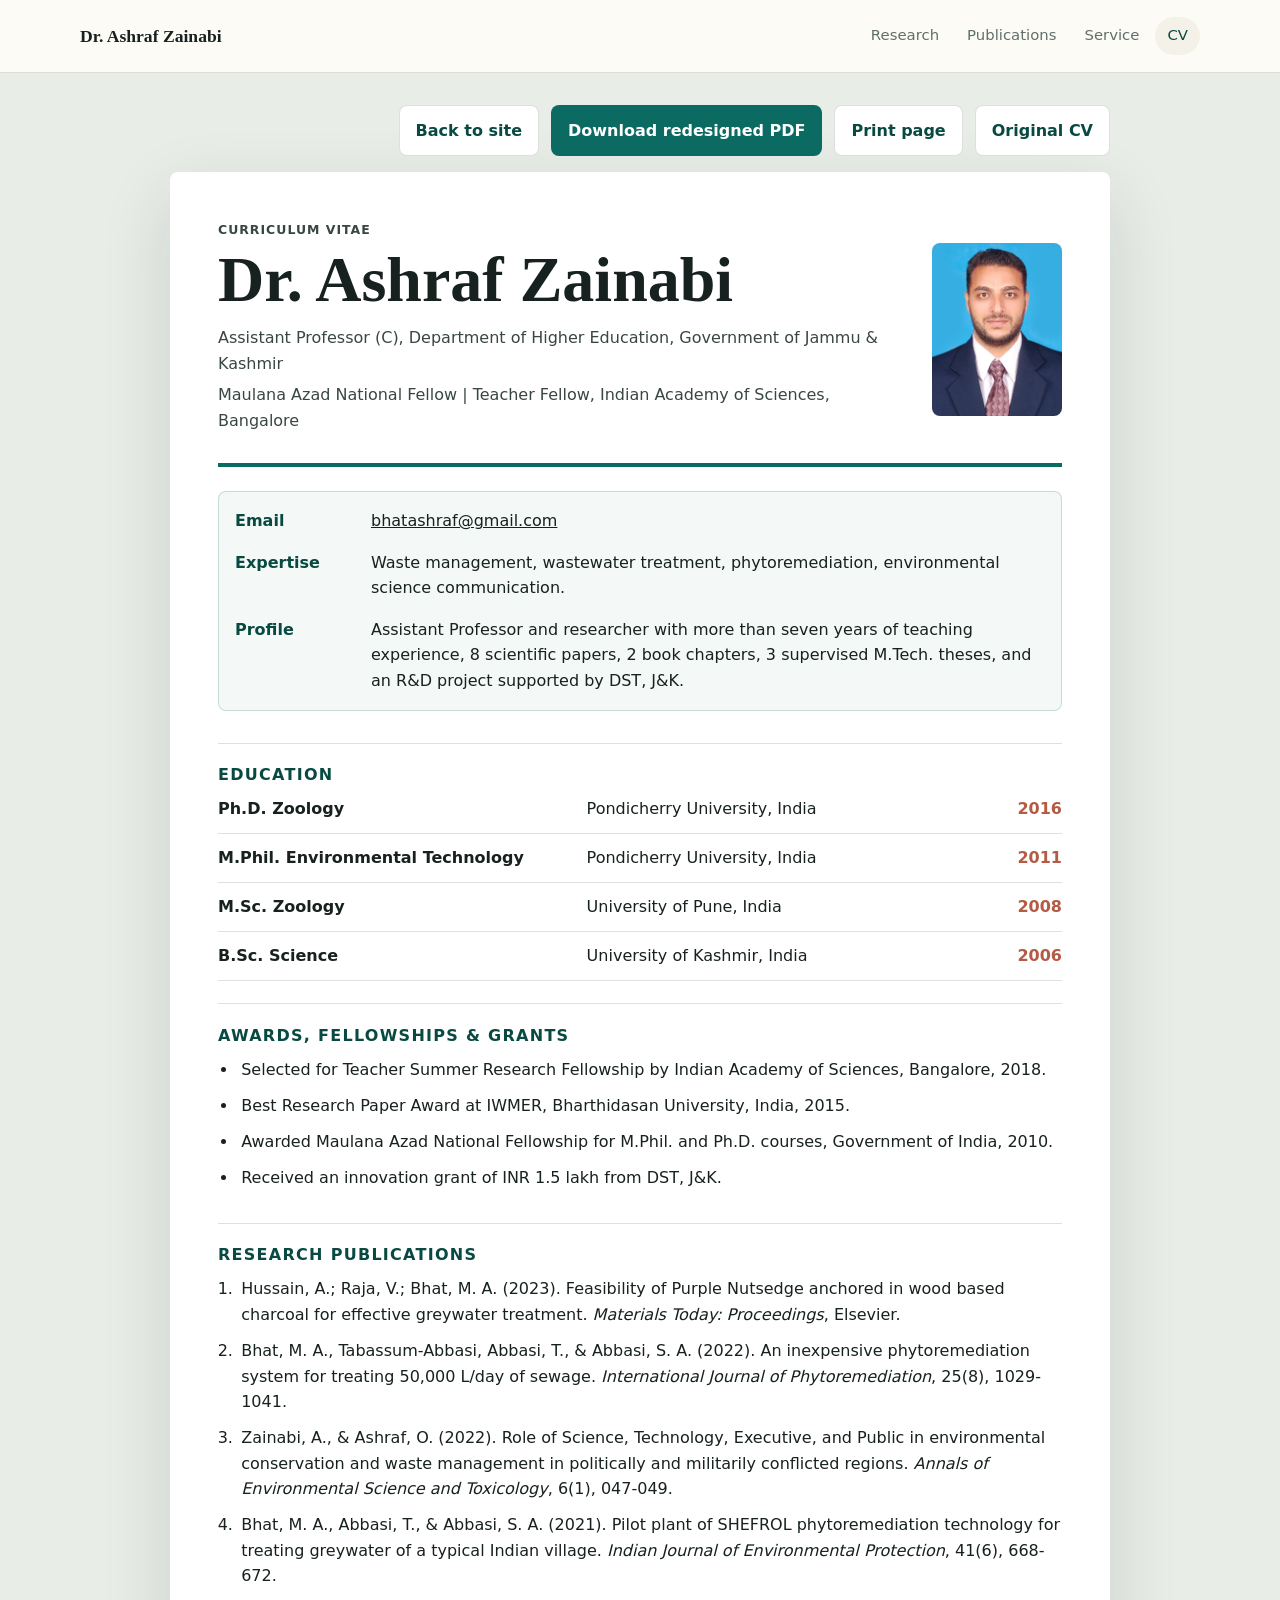
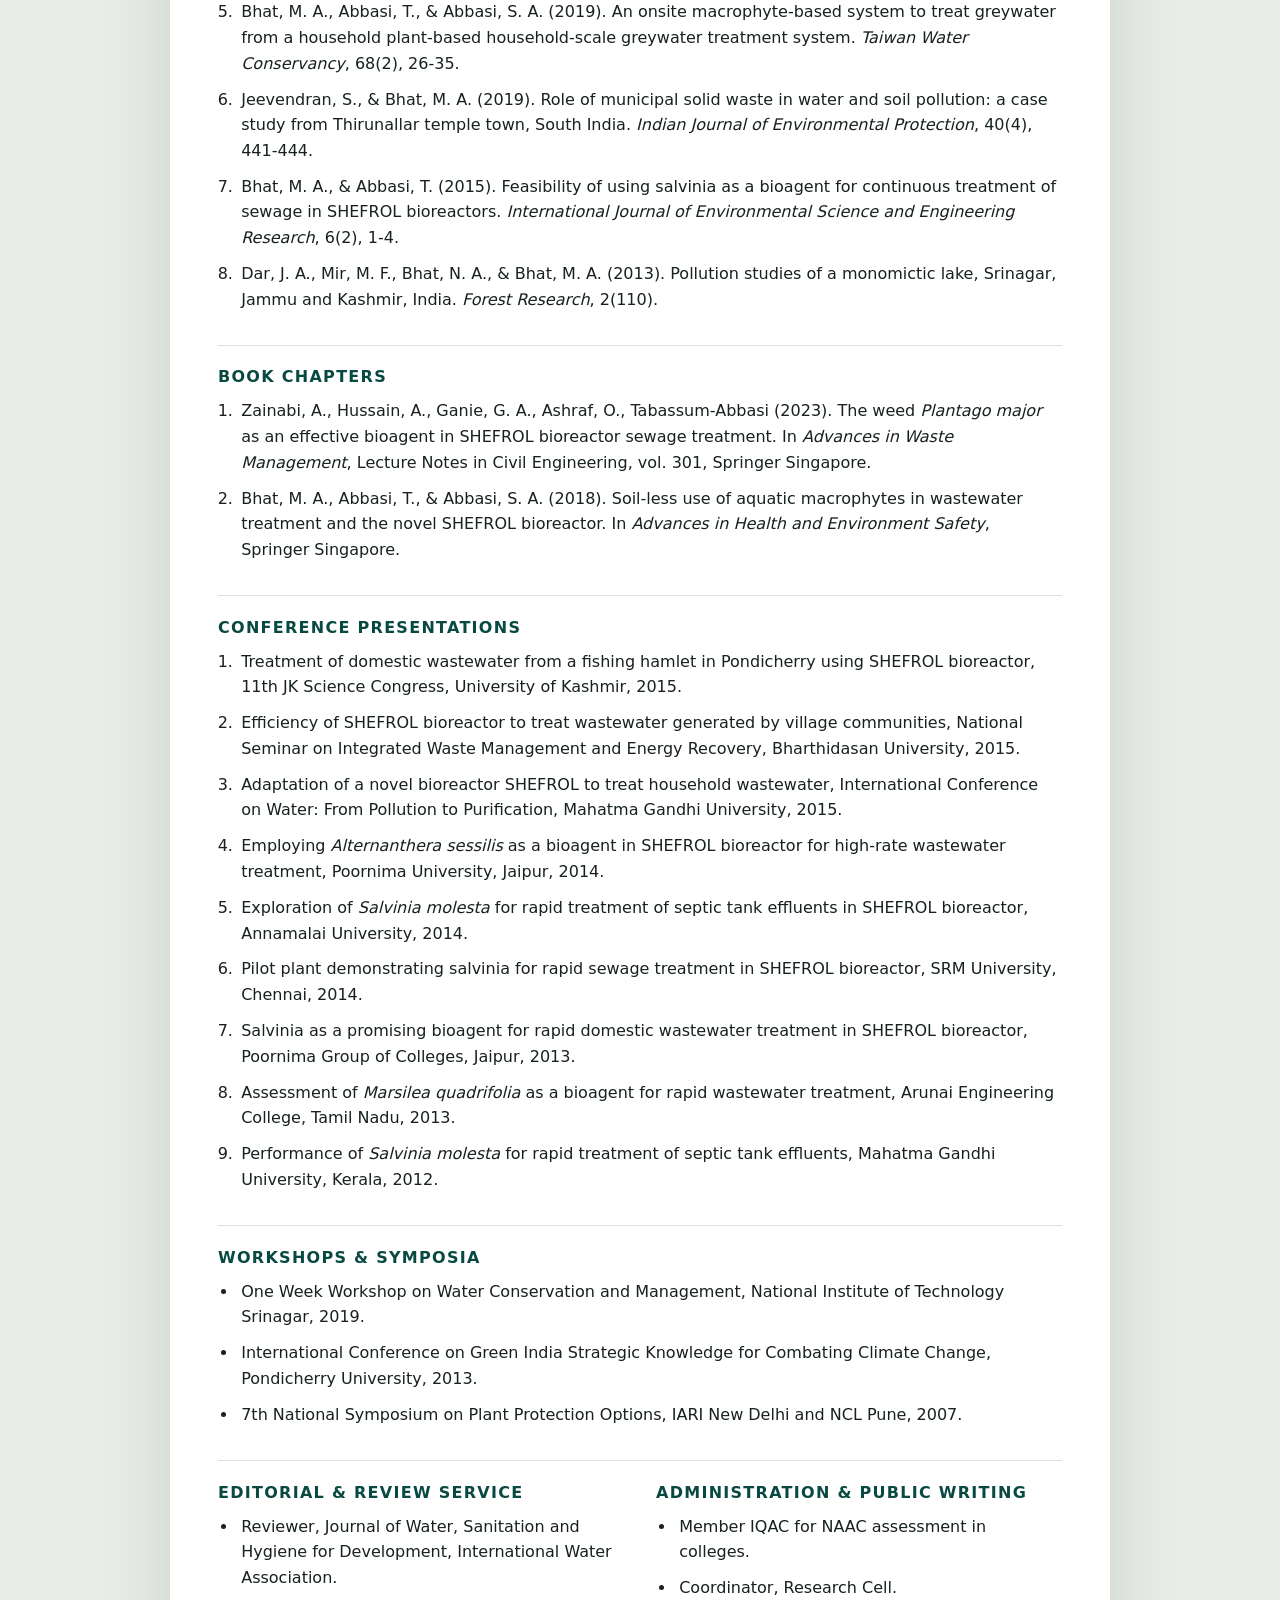
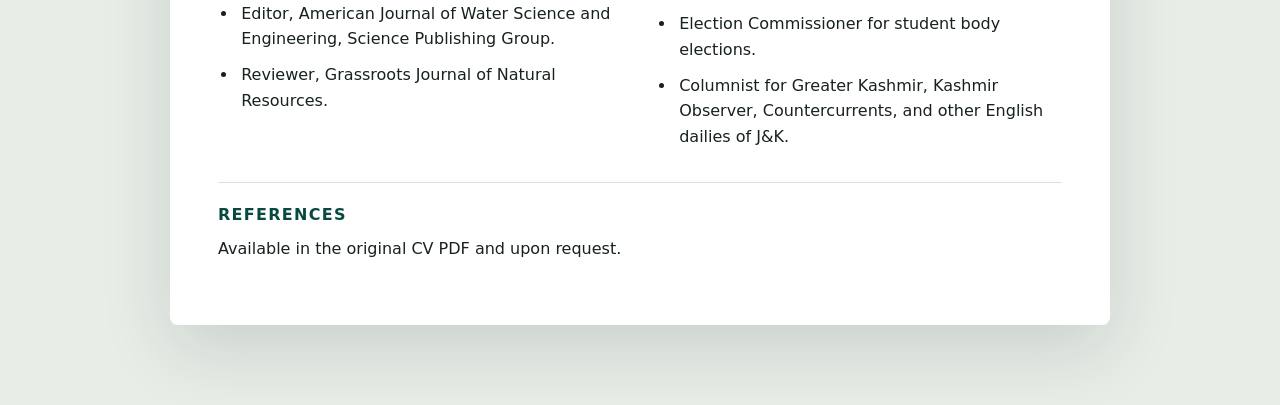
==== cv.html @ 9b0e6976 "Rename profile to Ashraf Zainabi" ====
<!doctype html>
<html lang="en">
  <head>
    <meta charset="utf-8">
    <meta name="viewport" content="width=device-width, initial-scale=1">
    <title>CV | Dr. Ashraf Zainabi</title>
    <meta name="description" content="Redesigned professional CV for Dr. Ashraf Zainabi.">
    <link rel="stylesheet" href="styles.css">
  </head>
  <body class="cv-body">
    <header class="site-header no-print">
      <nav class="nav" aria-label="Primary">
        <a class="brand" href="index.html">Dr. Ashraf Zainabi</a>
        <div class="nav-links">
          <a href="index.html#research">Research</a>
          <a href="index.html#publications">Publications</a>
          <a href="index.html#service">Service</a>
          <a href="cv.html" class="current-page">CV</a>
        </div>
      </nav>
    </header>

    <main class="cv-shell">
      <section class="cv-toolbar no-print" aria-label="CV actions">
        <a class="button secondary" href="index.html">Back to site</a>
        <a class="button primary" href="assets/dr-ashraf-zainabi-redesigned-cv.pdf" download>Download redesigned PDF</a>
        <button class="button secondary" type="button" onclick="window.print()">Print page</button>
        <a class="button secondary" href="assets/dr-ashraf-zainabi-original-cv.pdf" download>Original CV</a>
      </section>

      <article class="cv-page">
        <header class="cv-header">
          <div>
            <p class="eyebrow">Curriculum Vitae</p>
            <h1>Dr. Ashraf Zainabi</h1>
            <p>Assistant Professor (C), Department of Higher Education, Government of Jammu & Kashmir</p>
            <p>Maulana Azad National Fellow | Teacher Fellow, Indian Academy of Sciences, Bangalore</p>
          </div>
          <img src="assets/ashraf-zainabi-headshot.jpeg" alt="Portrait of Dr. Ashraf Zainabi">
        </header>

        <section class="cv-summary">
          <div>
            <span class="cv-label">Email</span>
            <a href="mailto:bhatashraf@gmail.com">bhatashraf@gmail.com</a>
          </div>
          <div>
            <span class="cv-label">Expertise</span>
            <p>Waste management, wastewater treatment, phytoremediation, environmental science communication.</p>
          </div>
          <div>
            <span class="cv-label">Profile</span>
            <p>Assistant Professor and researcher with more than seven years of teaching experience, 8 scientific papers, 2 book chapters, 3 supervised M.Tech. theses, and an R&amp;D project supported by DST, J&amp;K.</p>
          </div>
        </section>

        <section class="cv-section">
          <h2>Education</h2>
          <div class="cv-list compact">
            <p><strong>Ph.D. Zoology</strong><span class="institution">Pondicherry University, India</span><span>2016</span></p>
            <p><strong>M.Phil. Environmental Technology</strong><span class="institution">Pondicherry University, India</span><span>2011</span></p>
            <p><strong>M.Sc. Zoology</strong><span class="institution">University of Pune, India</span><span>2008</span></p>
            <p><strong>B.Sc. Science</strong><span class="institution">University of Kashmir, India</span><span>2006</span></p>
          </div>
        </section>

        <section class="cv-section">
          <h2>Awards, Fellowships &amp; Grants</h2>
          <ul>
            <li>Selected for Teacher Summer Research Fellowship by Indian Academy of Sciences, Bangalore, 2018.</li>
            <li>Best Research Paper Award at IWMER, Bharthidasan University, India, 2015.</li>
            <li>Awarded Maulana Azad National Fellowship for M.Phil. and Ph.D. courses, Government of India, 2010.</li>
            <li>Received an innovation grant of INR 1.5 lakh from DST, J&amp;K.</li>
          </ul>
        </section>

        <section id="publications" class="cv-section">
          <h2>Research Publications</h2>
          <ol>
            <li>Hussain, A.; Raja, V.; Bhat, M. A. (2023). Feasibility of Purple Nutsedge anchored in wood based charcoal for effective greywater treatment. <em>Materials Today: Proceedings</em>, Elsevier.</li>
            <li>Bhat, M. A., Tabassum-Abbasi, Abbasi, T., & Abbasi, S. A. (2022). An inexpensive phytoremediation system for treating 50,000 L/day of sewage. <em>International Journal of Phytoremediation</em>, 25(8), 1029-1041.</li>
            <li>Zainabi, A., & Ashraf, O. (2022). Role of Science, Technology, Executive, and Public in environmental conservation and waste management in politically and militarily conflicted regions. <em>Annals of Environmental Science and Toxicology</em>, 6(1), 047-049.</li>
            <li>Bhat, M. A., Abbasi, T., & Abbasi, S. A. (2021). Pilot plant of SHEFROL phytoremediation technology for treating greywater of a typical Indian village. <em>Indian Journal of Environmental Protection</em>, 41(6), 668-672.</li>
            <li>Bhat, M. A., Abbasi, T., & Abbasi, S. A. (2019). An onsite macrophyte-based system to treat greywater from a household plant-based household-scale greywater treatment system. <em>Taiwan Water Conservancy</em>, 68(2), 26-35.</li>
            <li>Jeevendran, S., & Bhat, M. A. (2019). Role of municipal solid waste in water and soil pollution: a case study from Thirunallar temple town, South India. <em>Indian Journal of Environmental Protection</em>, 40(4), 441-444.</li>
            <li>Bhat, M. A., & Abbasi, T. (2015). Feasibility of using salvinia as a bioagent for continuous treatment of sewage in SHEFROL bioreactors. <em>International Journal of Environmental Science and Engineering Research</em>, 6(2), 1-4.</li>
            <li>Dar, J. A., Mir, M. F., Bhat, N. A., & Bhat, M. A. (2013). Pollution studies of a monomictic lake, Srinagar, Jammu and Kashmir, India. <em>Forest Research</em>, 2(110).</li>
          </ol>
        </section>

        <section class="cv-section">
          <h2>Book Chapters</h2>
          <ol>
            <li>Zainabi, A., Hussain, A., Ganie, G. A., Ashraf, O., Tabassum-Abbasi (2023). The weed <em>Plantago major</em> as an effective bioagent in SHEFROL bioreactor sewage treatment. In <em>Advances in Waste Management</em>, Lecture Notes in Civil Engineering, vol. 301, Springer Singapore.</li>
            <li>Bhat, M. A., Abbasi, T., & Abbasi, S. A. (2018). Soil-less use of aquatic macrophytes in wastewater treatment and the novel SHEFROL bioreactor. In <em>Advances in Health and Environment Safety</em>, Springer Singapore.</li>
          </ol>
        </section>

        <section class="cv-section">
          <h2>Conference Presentations</h2>
          <ol>
            <li>Treatment of domestic wastewater from a fishing hamlet in Pondicherry using SHEFROL bioreactor, 11th JK Science Congress, University of Kashmir, 2015.</li>
            <li>Efficiency of SHEFROL bioreactor to treat wastewater generated by village communities, National Seminar on Integrated Waste Management and Energy Recovery, Bharthidasan University, 2015.</li>
            <li>Adaptation of a novel bioreactor SHEFROL to treat household wastewater, International Conference on Water: From Pollution to Purification, Mahatma Gandhi University, 2015.</li>
            <li>Employing <em>Alternanthera sessilis</em> as a bioagent in SHEFROL bioreactor for high-rate wastewater treatment, Poornima University, Jaipur, 2014.</li>
            <li>Exploration of <em>Salvinia molesta</em> for rapid treatment of septic tank effluents in SHEFROL bioreactor, Annamalai University, 2014.</li>
            <li>Pilot plant demonstrating salvinia for rapid sewage treatment in SHEFROL bioreactor, SRM University, Chennai, 2014.</li>
            <li>Salvinia as a promising bioagent for rapid domestic wastewater treatment in SHEFROL bioreactor, Poornima Group of Colleges, Jaipur, 2013.</li>
            <li>Assessment of <em>Marsilea quadrifolia</em> as a bioagent for rapid wastewater treatment, Arunai Engineering College, Tamil Nadu, 2013.</li>
            <li>Performance of <em>Salvinia molesta</em> for rapid treatment of septic tank effluents, Mahatma Gandhi University, Kerala, 2012.</li>
          </ol>
        </section>

        <section class="cv-section">
          <h2>Workshops & Symposia</h2>
          <ul>
            <li>One Week Workshop on Water Conservation and Management, National Institute of Technology Srinagar, 2019.</li>
            <li>International Conference on Green India Strategic Knowledge for Combating Climate Change, Pondicherry University, 2013.</li>
            <li>7th National Symposium on Plant Protection Options, IARI New Delhi and NCL Pune, 2007.</li>
          </ul>
        </section>

        <section class="cv-section two-column">
          <div>
            <h2>Editorial & Review Service</h2>
            <ul>
              <li>Reviewer, Journal of Water, Sanitation and Hygiene for Development, International Water Association.</li>
              <li>Editor, American Journal of Water Science and Engineering, Science Publishing Group.</li>
              <li>Reviewer, Grassroots Journal of Natural Resources.</li>
            </ul>
          </div>
          <div>
            <h2>Administration & Public Writing</h2>
            <ul>
              <li>Member IQAC for NAAC assessment in colleges.</li>
              <li>Coordinator, Research Cell.</li>
              <li>Election Commissioner for student body elections.</li>
              <li>Columnist for Greater Kashmir, Kashmir Observer, Countercurrents, and other English dailies of J&amp;K.</li>
            </ul>
          </div>
        </section>

        <section class="cv-section references">
          <h2>References</h2>
          <p>Available in the original CV PDF and upon request.</p>
        </section>
      </article>
    </main>
  </body>
</html>
---- styles.css ----
:root {
  --ink: #17211f;
  --muted: #5f6f69;
  --paper: #fffdf8;
  --surface: #f4f1e9;
  --teal: #0b6b63;
  --teal-dark: #084942;
  --gold: #b98a31;
  --clay: #b45b45;
  --line: rgba(23, 33, 31, 0.14);
  --shadow: 0 24px 70px rgba(10, 35, 31, 0.14);
  --radius: 8px;
}

* {
  box-sizing: border-box;
}

html {
  scroll-behavior: smooth;
}

body {
  margin: 0;
  background: var(--paper);
  color: var(--ink);
  font-family: Inter, ui-sans-serif, system-ui, -apple-system, BlinkMacSystemFont, "Segoe UI", sans-serif;
  line-height: 1.6;
}

a {
  color: inherit;
}

img {
  display: block;
  max-width: 100%;
}

.skip-link {
  background: var(--ink);
  color: #fff;
  left: 1rem;
  padding: 0.65rem 0.85rem;
  position: absolute;
  top: -5rem;
  z-index: 10;
}

.skip-link:focus {
  top: 1rem;
}

.site-header {
  background: rgba(255, 253, 248, 0.86);
  border-bottom: 1px solid var(--line);
  position: sticky;
  top: 0;
  z-index: 5;
  backdrop-filter: blur(18px);
}

.nav {
  align-items: center;
  display: flex;
  gap: 1.5rem;
  justify-content: space-between;
  margin: 0 auto;
  max-width: 1160px;
  min-height: 72px;
  padding: 0 1.25rem;
}

.brand {
  font-family: Georgia, "Times New Roman", serif;
  font-size: 1.1rem;
  font-weight: 700;
  text-decoration: none;
}

.nav-links {
  align-items: center;
  display: flex;
  flex-wrap: wrap;
  gap: 0.25rem;
  justify-content: flex-end;
}

.nav-links a {
  border-radius: 999px;
  color: var(--muted);
  font-size: 0.93rem;
  padding: 0.45rem 0.75rem;
  text-decoration: none;
}

.nav-links a:hover,
.nav-links .current-page {
  background: var(--surface);
  color: var(--teal-dark);
}

.section,
.metrics {
  margin: 0 auto;
  max-width: 1160px;
  padding: 6rem 1.25rem;
}

.hero {
  align-items: center;
  display: grid;
  gap: 4rem;
  grid-template-columns: minmax(0, 1.15fr) minmax(260px, 0.65fr);
  min-height: calc(100vh - 72px);
  padding-bottom: 4rem;
}

.eyebrow {
  color: var(--teal);
  font-size: 0.78rem;
  font-weight: 800;
  letter-spacing: 0.08em;
  margin: 0 0 0.8rem;
  text-transform: uppercase;
}

h1,
h2,
h3,
p {
  margin-top: 0;
}

h1,
h2,
h3 {
  line-height: 1.08;
}

h1 {
  font-family: Georgia, "Times New Roman", serif;
  font-size: clamp(3rem, 7vw, 6.8rem);
  letter-spacing: 0;
  margin-bottom: 1.25rem;
}

h2 {
  font-family: Georgia, "Times New Roman", serif;
  font-size: clamp(2rem, 4vw, 3.7rem);
  letter-spacing: 0;
  margin-bottom: 1.25rem;
}

h3 {
  font-size: 1.05rem;
  margin-bottom: 0.45rem;
}

.lead {
  color: #33413e;
  font-size: clamp(1.15rem, 2.4vw, 1.55rem);
  line-height: 1.45;
  max-width: 760px;
}

.hero-actions,
.contact-actions,
.cv-toolbar {
  display: flex;
  flex-wrap: wrap;
  gap: 0.75rem;
}

.button {
  align-items: center;
  border: 1px solid transparent;
  border-radius: var(--radius);
  cursor: pointer;
  display: inline-flex;
  font: inherit;
  font-weight: 800;
  justify-content: center;
  min-height: 46px;
  padding: 0.72rem 1rem;
  text-decoration: none;
}

.button.primary {
  background: var(--teal);
  color: #fff;
}

.button.primary:hover {
  background: var(--teal-dark);
}

.button.secondary {
  background: #fff;
  border-color: var(--line);
  color: var(--teal-dark);
}

.portrait-wrap {
  margin: 0;
}

.portrait {
  aspect-ratio: 3 / 4;
  border: 10px solid #fff;
  border-radius: var(--radius);
  box-shadow: var(--shadow);
  object-fit: cover;
  width: min(100%, 360px);
}

.portrait-wrap figcaption {
  color: var(--muted);
  font-size: 0.9rem;
  margin-top: 1rem;
  max-width: 360px;
}

.metrics {
  border-bottom: 1px solid var(--line);
  border-top: 1px solid var(--line);
  display: grid;
  gap: 1rem;
  grid-template-columns: repeat(4, minmax(0, 1fr));
  padding-bottom: 2rem;
  padding-top: 2rem;
}

.metrics article {
  border-left: 3px solid var(--gold);
  min-height: 108px;
  padding: 0.4rem 1rem;
}

.metric {
  display: block;
  font-family: Georgia, "Times New Roman", serif;
  font-size: clamp(2rem, 4vw, 3.5rem);
  line-height: 1;
}

.split {
  display: grid;
  gap: 4rem;
  grid-template-columns: minmax(0, 0.9fr) minmax(0, 1.1fr);
}

.text-stack {
  color: #344540;
  font-size: 1.1rem;
}

.section-heading {
  margin-bottom: 2rem;
  max-width: 720px;
}

.timeline {
  display: grid;
  gap: 1rem;
  grid-template-columns: repeat(4, minmax(0, 1fr));
}

.timeline article,
.feature-grid article,
.publication-list article {
  background: #fff;
  border: 1px solid var(--line);
  border-radius: var(--radius);
  padding: 1.25rem;
}

.timeline span,
.publication-list span {
  color: var(--clay);
  display: inline-block;
  font-weight: 800;
  margin-bottom: 0.65rem;
}

.publication-band {
  background: var(--surface);
  max-width: none;
}

.publication-band > * {
  margin-left: auto;
  margin-right: auto;
  max-width: 1160px;
}

.publication-list {
  display: grid;
  gap: 1rem;
  grid-template-columns: repeat(2, minmax(0, 1fr));
}

.text-link {
  color: var(--teal-dark);
  display: inline-block;
  font-weight: 800;
  margin-top: 1.5rem;
}

.feature-grid {
  display: grid;
  gap: 1rem;
  grid-template-columns: repeat(2, minmax(0, 1fr));
}

.clean-list {
  list-style: none;
  margin: 0;
  padding: 0;
}

.clean-list li {
  border-top: 1px solid var(--line);
  padding: 0.85rem 0;
}

.clean-list li:first-child {
  border-top: 0;
}

.contact-band {
  align-items: center;
  border-top: 1px solid var(--line);
  display: grid;
  gap: 2rem;
  grid-template-columns: minmax(0, 1fr) auto;
}

.contact-band p {
  color: #344540;
  max-width: 700px;
}

.footer {
  border-top: 1px solid var(--line);
  color: var(--muted);
  margin: 0 auto;
  max-width: 1160px;
  padding: 2rem 1.25rem;
}

.cv-body {
  background: #e9ede8;
}

.cv-shell {
  margin: 0 auto;
  max-width: 980px;
  padding: 2rem 1.25rem 5rem;
}

.cv-toolbar {
  justify-content: flex-end;
  margin-bottom: 1rem;
}

.cv-page {
  background: #fff;
  border-radius: var(--radius);
  box-shadow: var(--shadow);
  padding: 3rem;
}

.cv-header {
  align-items: center;
  border-bottom: 4px solid var(--teal);
  display: grid;
  gap: 2rem;
  grid-template-columns: minmax(0, 1fr) 130px;
  padding-bottom: 1.5rem;
}

.cv-header h1 {
  font-size: clamp(2.35rem, 5vw, 4.2rem);
  margin-bottom: 0.7rem;
}

.cv-header p {
  color: #394743;
  margin-bottom: 0.35rem;
}

.cv-header img {
  aspect-ratio: 3 / 4;
  border-radius: var(--radius);
  object-fit: cover;
}

.cv-summary {
  background: #f4f8f6;
  border: 1px solid rgba(11, 107, 99, 0.2);
  border-radius: var(--radius);
  display: grid;
  gap: 1rem;
  margin: 1.5rem 0 2rem;
  padding: 1rem;
}

.cv-summary > div {
  display: grid;
  gap: 1rem;
  grid-template-columns: 120px minmax(0, 1fr);
}

.cv-summary p {
  margin-bottom: 0;
}

.cv-label {
  color: var(--teal-dark);
  font-weight: 800;
}

.cv-section {
  border-top: 1px solid var(--line);
  padding: 1.4rem 0;
}

.cv-section h2 {
  color: var(--teal-dark);
  font-family: Inter, ui-sans-serif, system-ui, sans-serif;
  font-size: 1rem;
  letter-spacing: 0.08em;
  margin-bottom: 0.8rem;
  text-transform: uppercase;
}

.cv-section ol,
.cv-section ul {
  margin: 0;
  padding-left: 1.25rem;
}

.cv-section li {
  margin-bottom: 0.65rem;
  padding-left: 0.2rem;
}

.cv-list.compact p {
  align-items: baseline;
  border-bottom: 1px solid var(--line);
  display: grid;
  gap: 1rem;
  grid-template-columns: minmax(210px, 0.85fr) minmax(220px, 1fr) auto;
  margin-bottom: 0;
  padding: 0.7rem 0;
}

.cv-list.compact p:first-child {
  padding-top: 0;
}

.cv-list.compact span {
  color: var(--clay);
  font-weight: 800;
  white-space: nowrap;
}

.cv-list.compact .institution {
  color: var(--ink);
  font-weight: 400;
  white-space: normal;
}

.two-column {
  display: grid;
  gap: 2rem;
  grid-template-columns: repeat(2, minmax(0, 1fr));
}

.references {
  padding-bottom: 0;
}

@media (max-width: 820px) {
  .nav {
    align-items: flex-start;
    flex-direction: column;
    gap: 0.7rem;
    padding-bottom: 1rem;
    padding-top: 1rem;
  }

  .hero,
  .split,
  .contact-band,
  .feature-grid,
  .two-column {
    grid-template-columns: 1fr;
  }

  .hero {
    gap: 2rem;
    min-height: auto;
    padding-top: 4rem;
  }

  .metrics,
  .timeline,
  .publication-list {
    grid-template-columns: repeat(2, minmax(0, 1fr));
  }

  .cv-page {
    padding: 1.5rem;
  }

  .cv-header {
    grid-template-columns: 1fr;
  }

  .cv-header img {
    max-width: 140px;
  }
}

@media (max-width: 560px) {
  .section,
  .metrics {
    padding-left: 1rem;
    padding-right: 1rem;
  }

  .metrics,
  .timeline,
  .publication-list {
    grid-template-columns: 1fr;
  }

  .nav-links {
    justify-content: flex-start;
  }

  .button {
    width: 100%;
  }

  .cv-summary > div,
  .cv-list.compact p {
    display: block;
  }

  .cv-list.compact span {
    display: block;
  }
}

@media print {
  @page {
    margin: 0.55in;
    size: letter;
  }

  body,
  .cv-body {
    background: #fff;
    color: #111;
  }

  .no-print,
  .site-header {
    display: none !important;
  }

  .cv-shell {
    max-width: none;
    padding: 0;
  }

  .cv-page {
    border-radius: 0;
    box-shadow: none;
    padding: 0;
  }

  .cv-header {
    grid-template-columns: minmax(0, 1fr) 100px;
  }

  .cv-header h1 {
    font-size: 30pt;
  }

  .cv-section {
    break-inside: avoid;
    padding: 0.8rem 0;
  }

  .cv-section li {
    margin-bottom: 0.35rem;
  }

  a {
    text-decoration: none;
  }
}
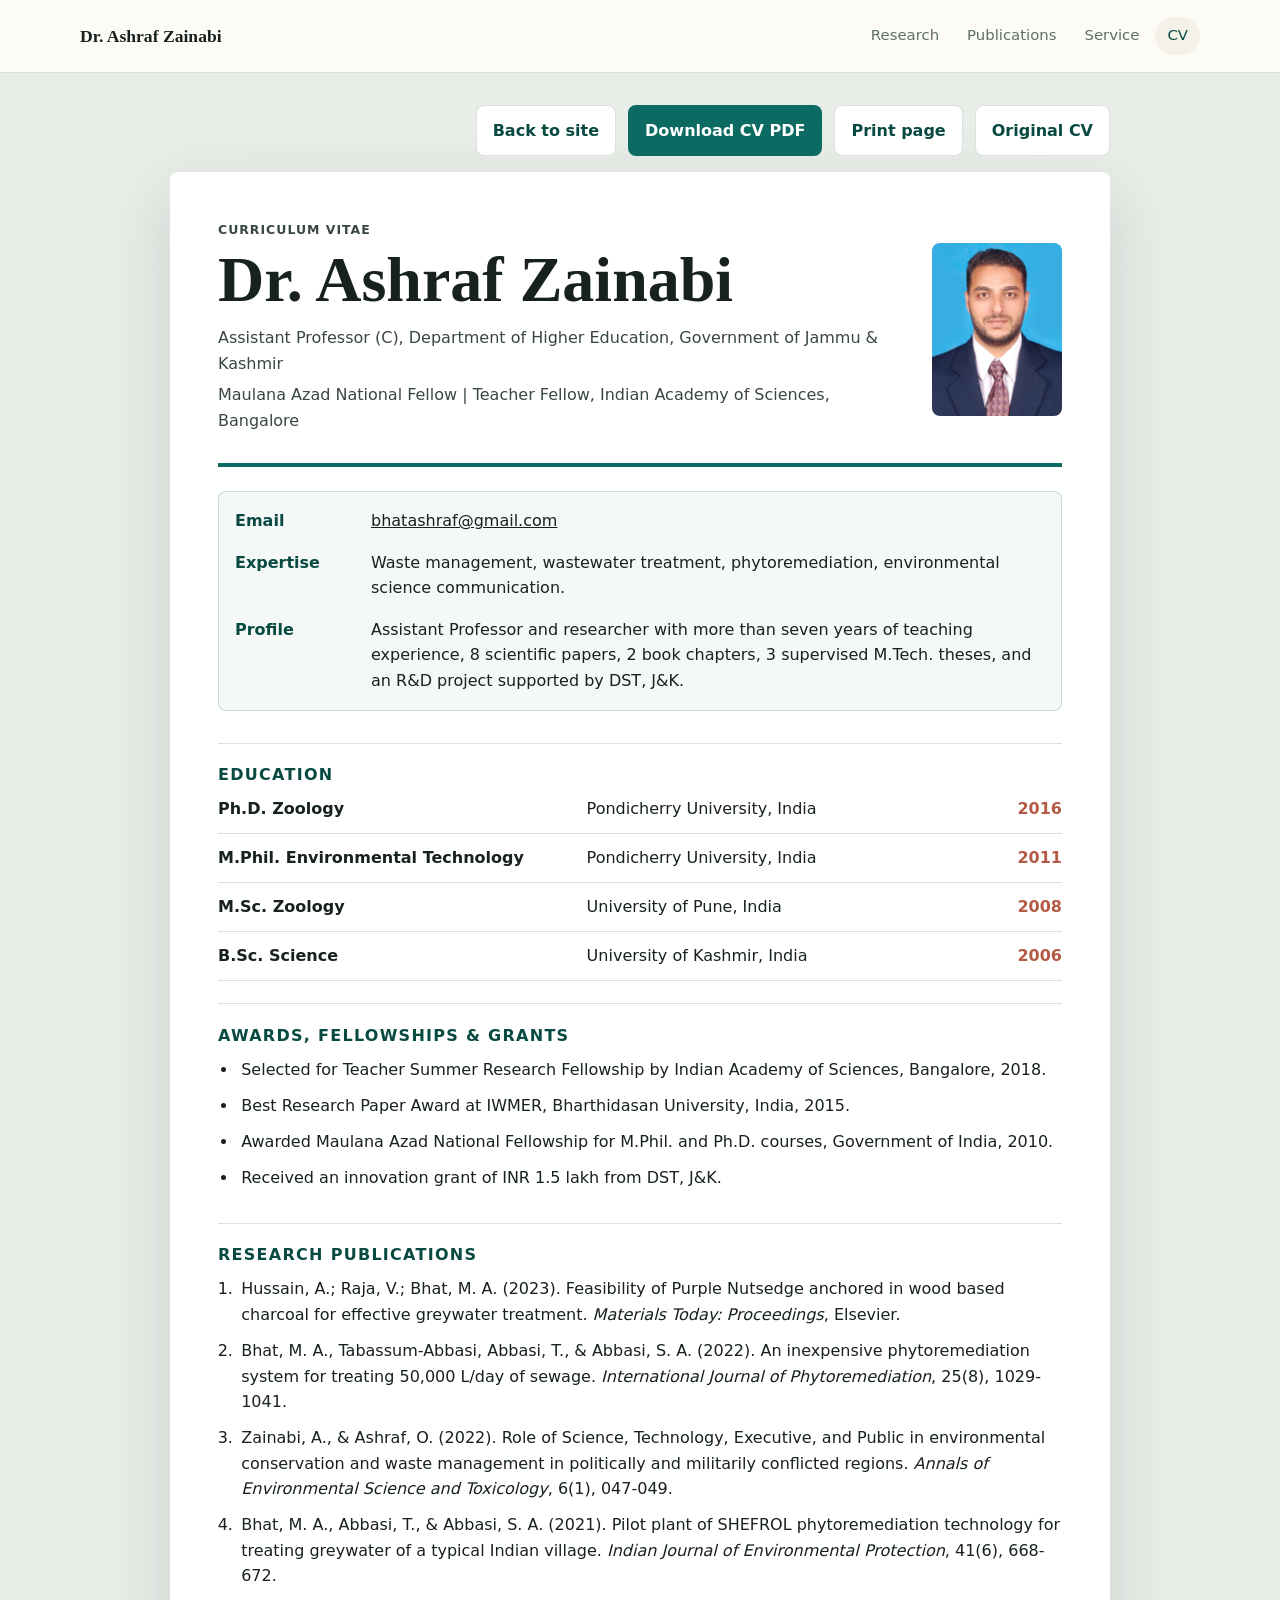
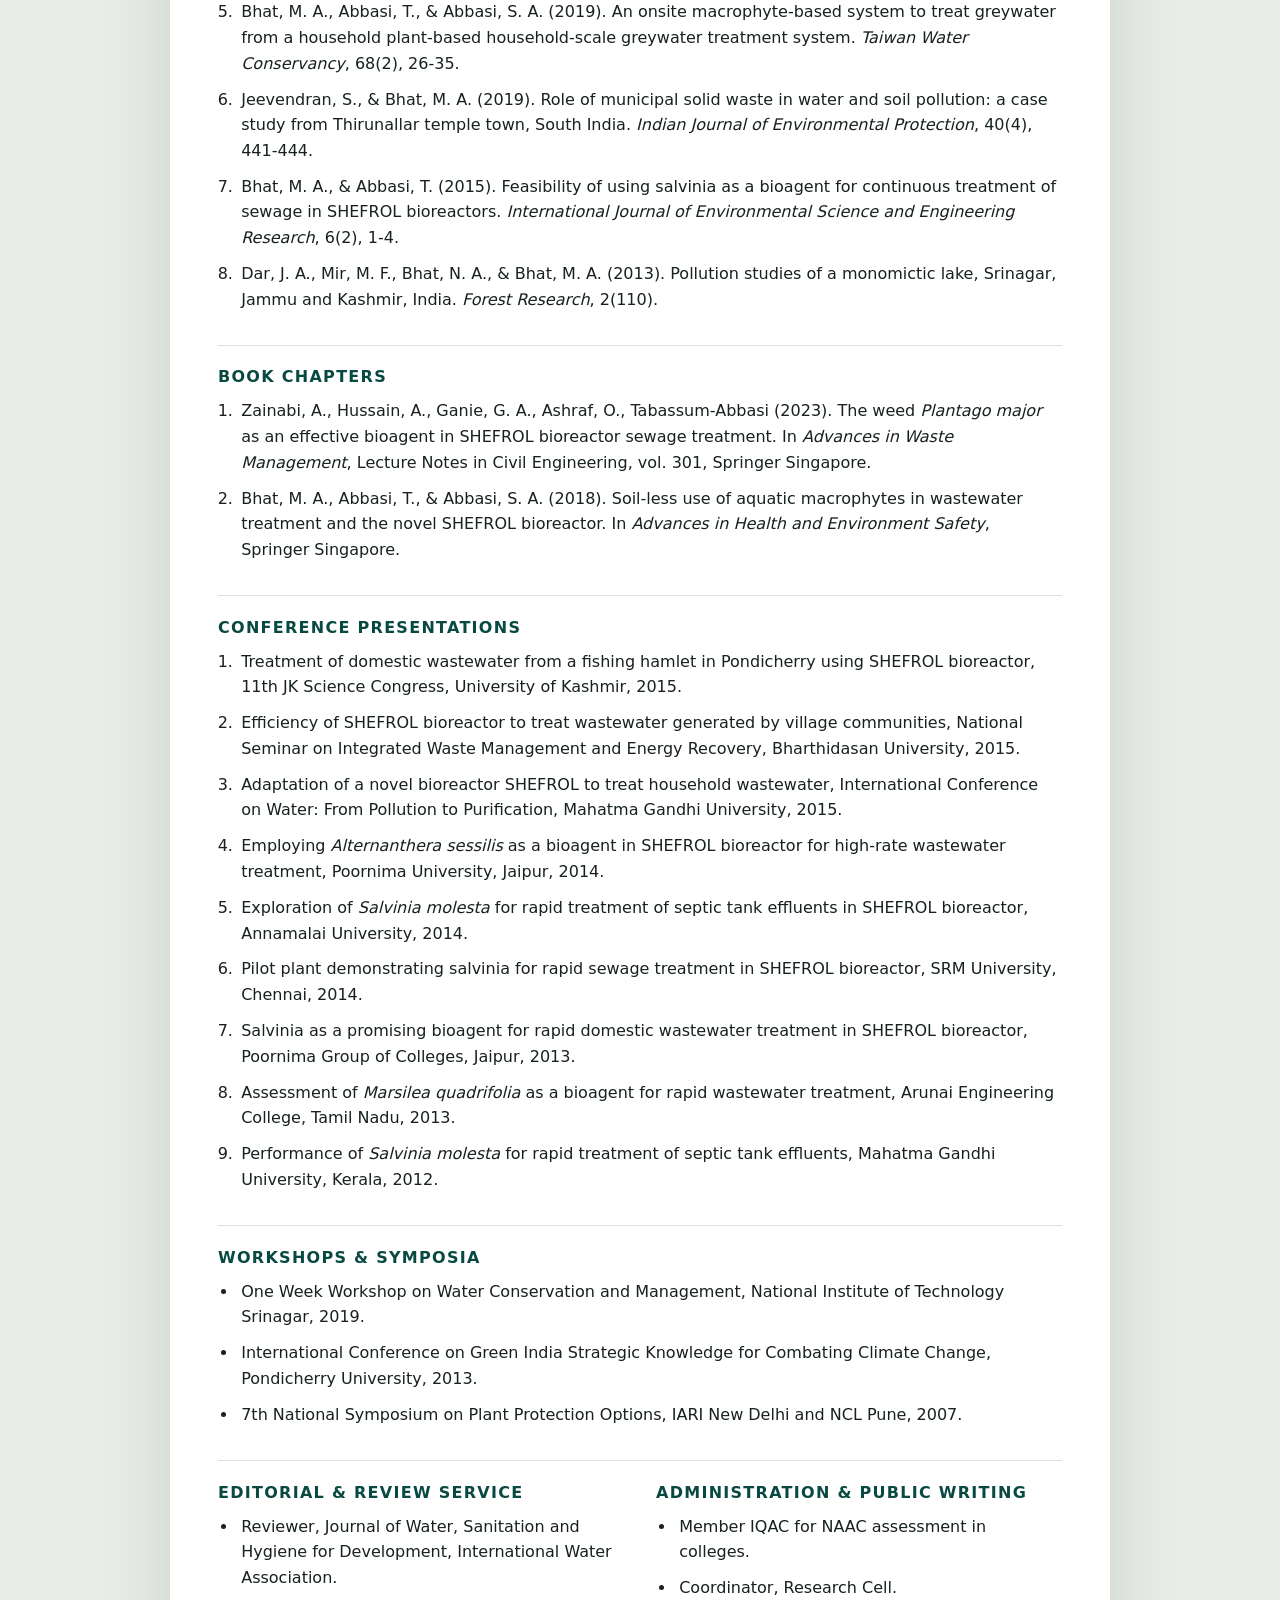
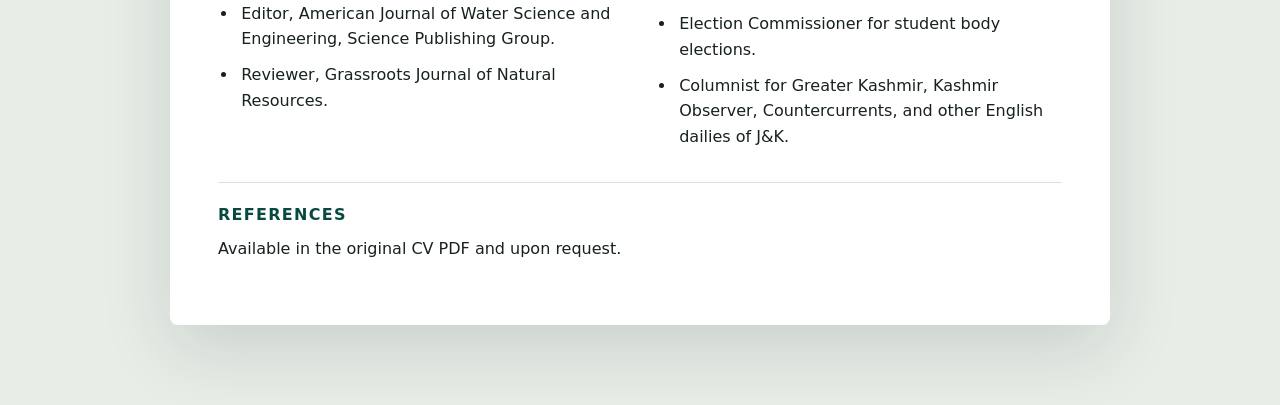
==== commit ce8c31e5: "Clean up CV labels" ====
--- a/cv.html
+++ b/cv.html
@@ -4,7 +4,7 @@
     <meta charset="utf-8">
     <meta name="viewport" content="width=device-width, initial-scale=1">
     <title>CV | Dr. Ashraf Zainabi</title>
-    <meta name="description" content="Redesigned professional CV for Dr. Ashraf Zainabi.">
+    <meta name="description" content="Professional CV for Dr. Ashraf Zainabi.">
     <link rel="stylesheet" href="styles.css">
   </head>
   <body class="cv-body">
@@ -23,7 +23,7 @@
     <main class="cv-shell">
       <section class="cv-toolbar no-print" aria-label="CV actions">
         <a class="button secondary" href="index.html">Back to site</a>
-        <a class="button primary" href="assets/dr-ashraf-zainabi-redesigned-cv.pdf" download>Download redesigned PDF</a>
+        <a class="button primary" href="assets/dr-ashraf-zainabi-cv.pdf" download>Download CV PDF</a>
         <button class="button secondary" type="button" onclick="window.print()">Print page</button>
         <a class="button secondary" href="assets/dr-ashraf-zainabi-original-cv.pdf" download>Original CV</a>
       </section>
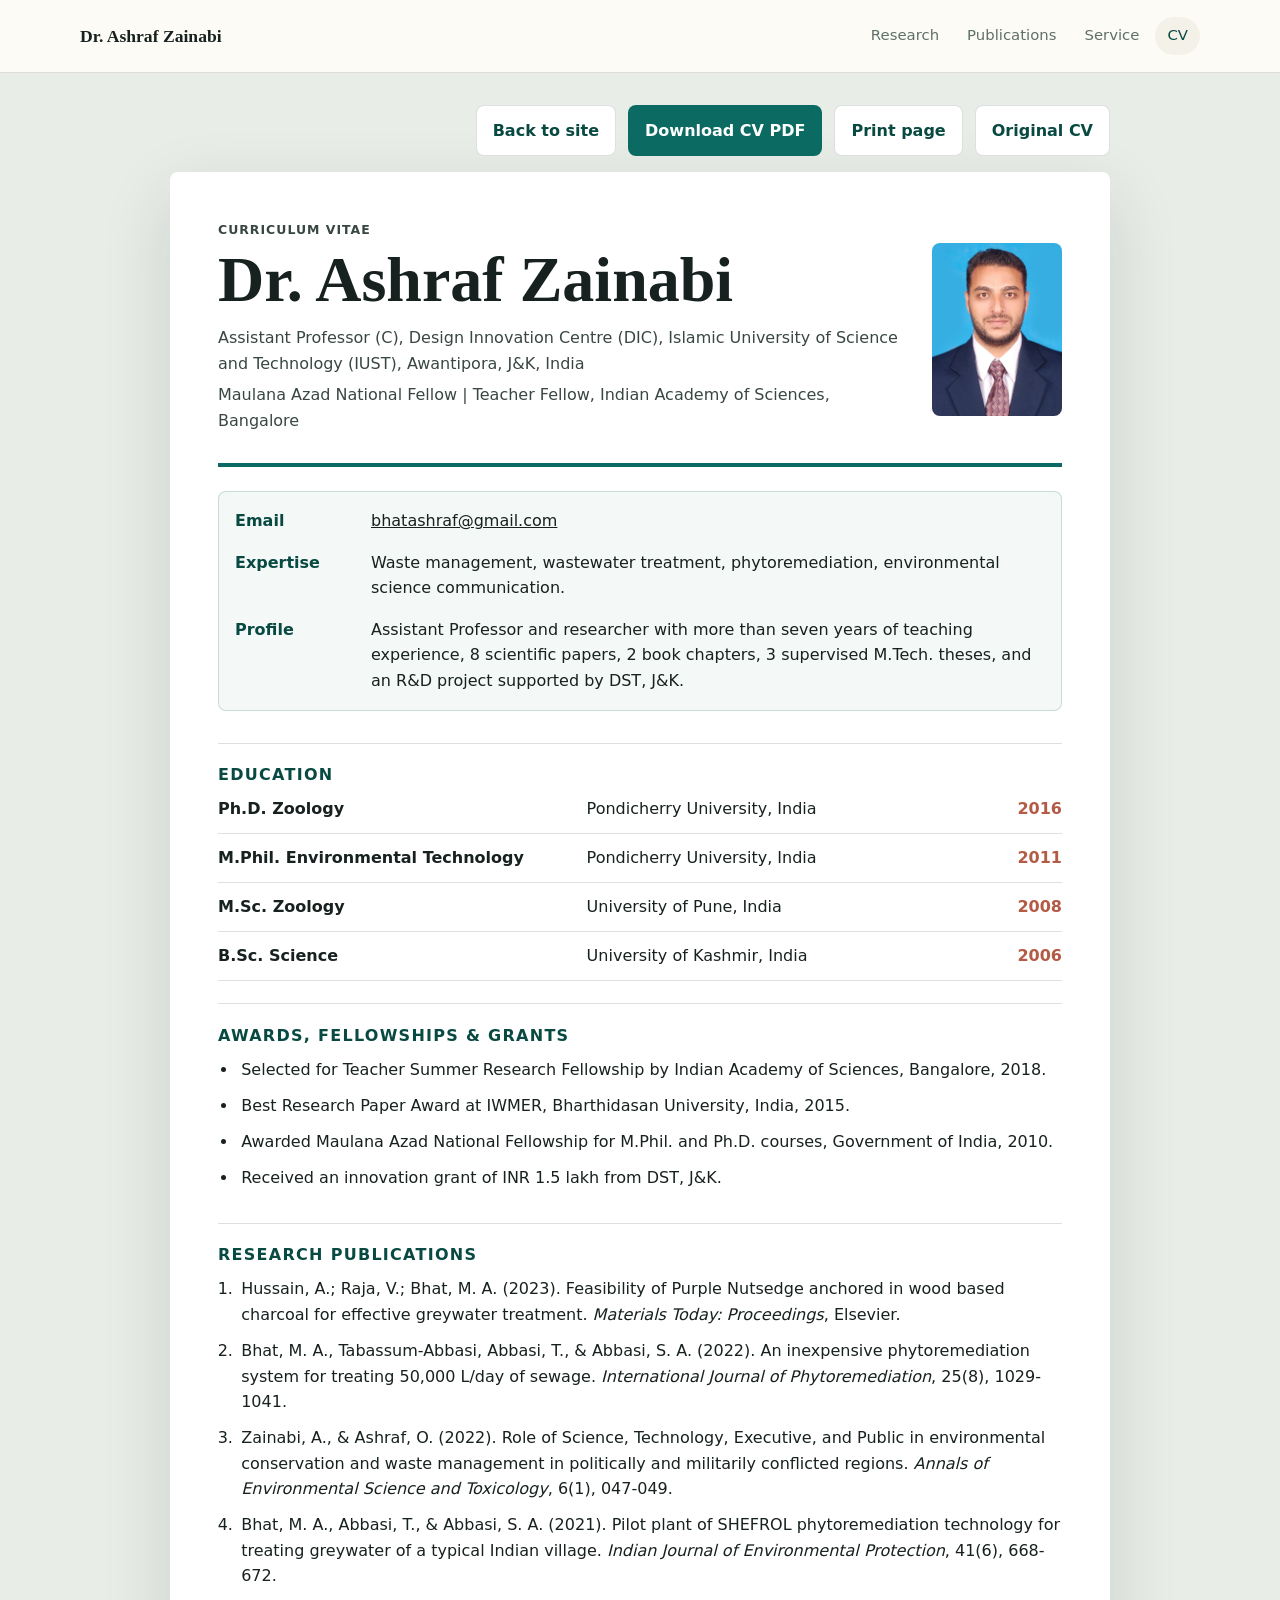
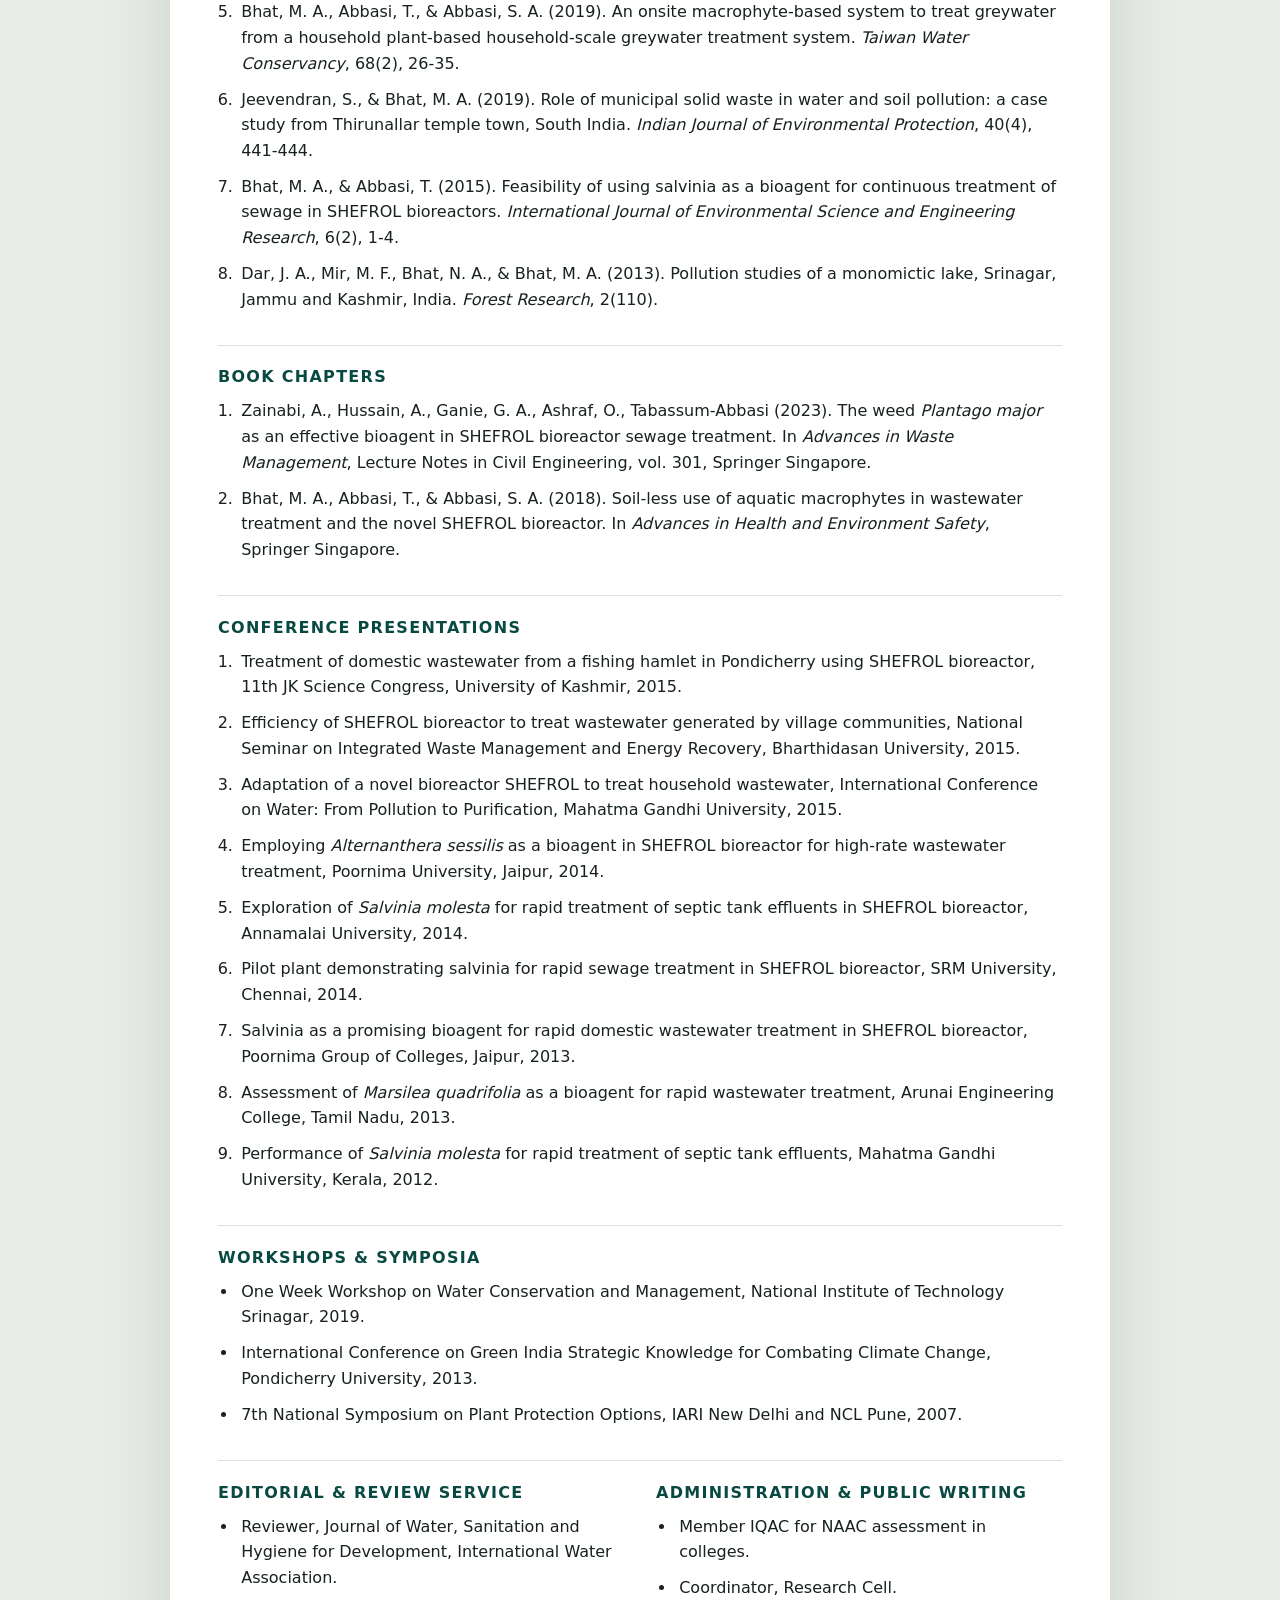
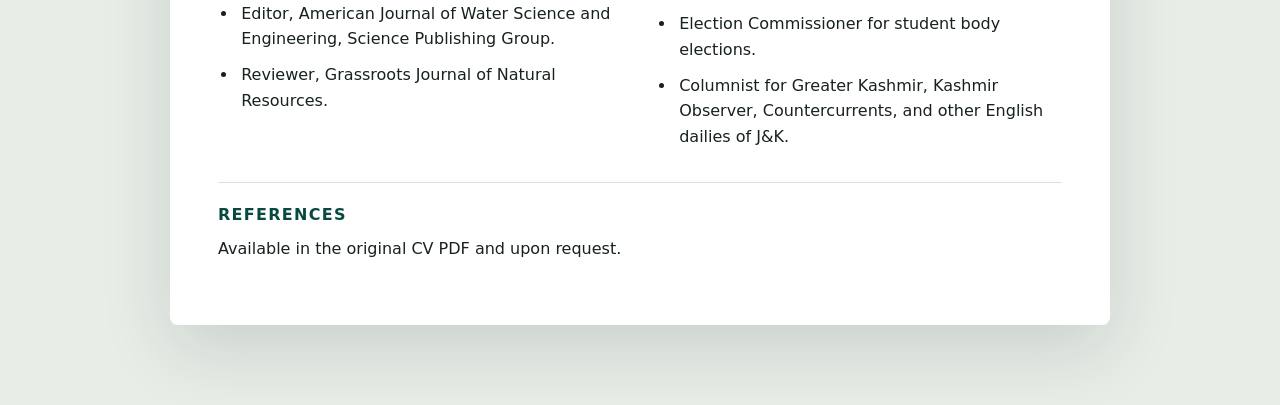
==== commit 2466ce79: "Update academic designation" ====
--- a/cv.html
+++ b/cv.html
@@ -33,7 +33,7 @@
           <div>
             <p class="eyebrow">Curriculum Vitae</p>
             <h1>Dr. Ashraf Zainabi</h1>
-            <p>Assistant Professor (C), Department of Higher Education, Government of Jammu & Kashmir</p>
+            <p>Assistant Professor (C), Design Innovation Centre (DIC), Islamic University of Science and Technology (IUST), Awantipora, J&amp;K, India</p>
             <p>Maulana Azad National Fellow | Teacher Fellow, Indian Academy of Sciences, Bangalore</p>
           </div>
           <img src="assets/ashraf-zainabi-headshot.jpeg" alt="Portrait of Dr. Ashraf Zainabi">
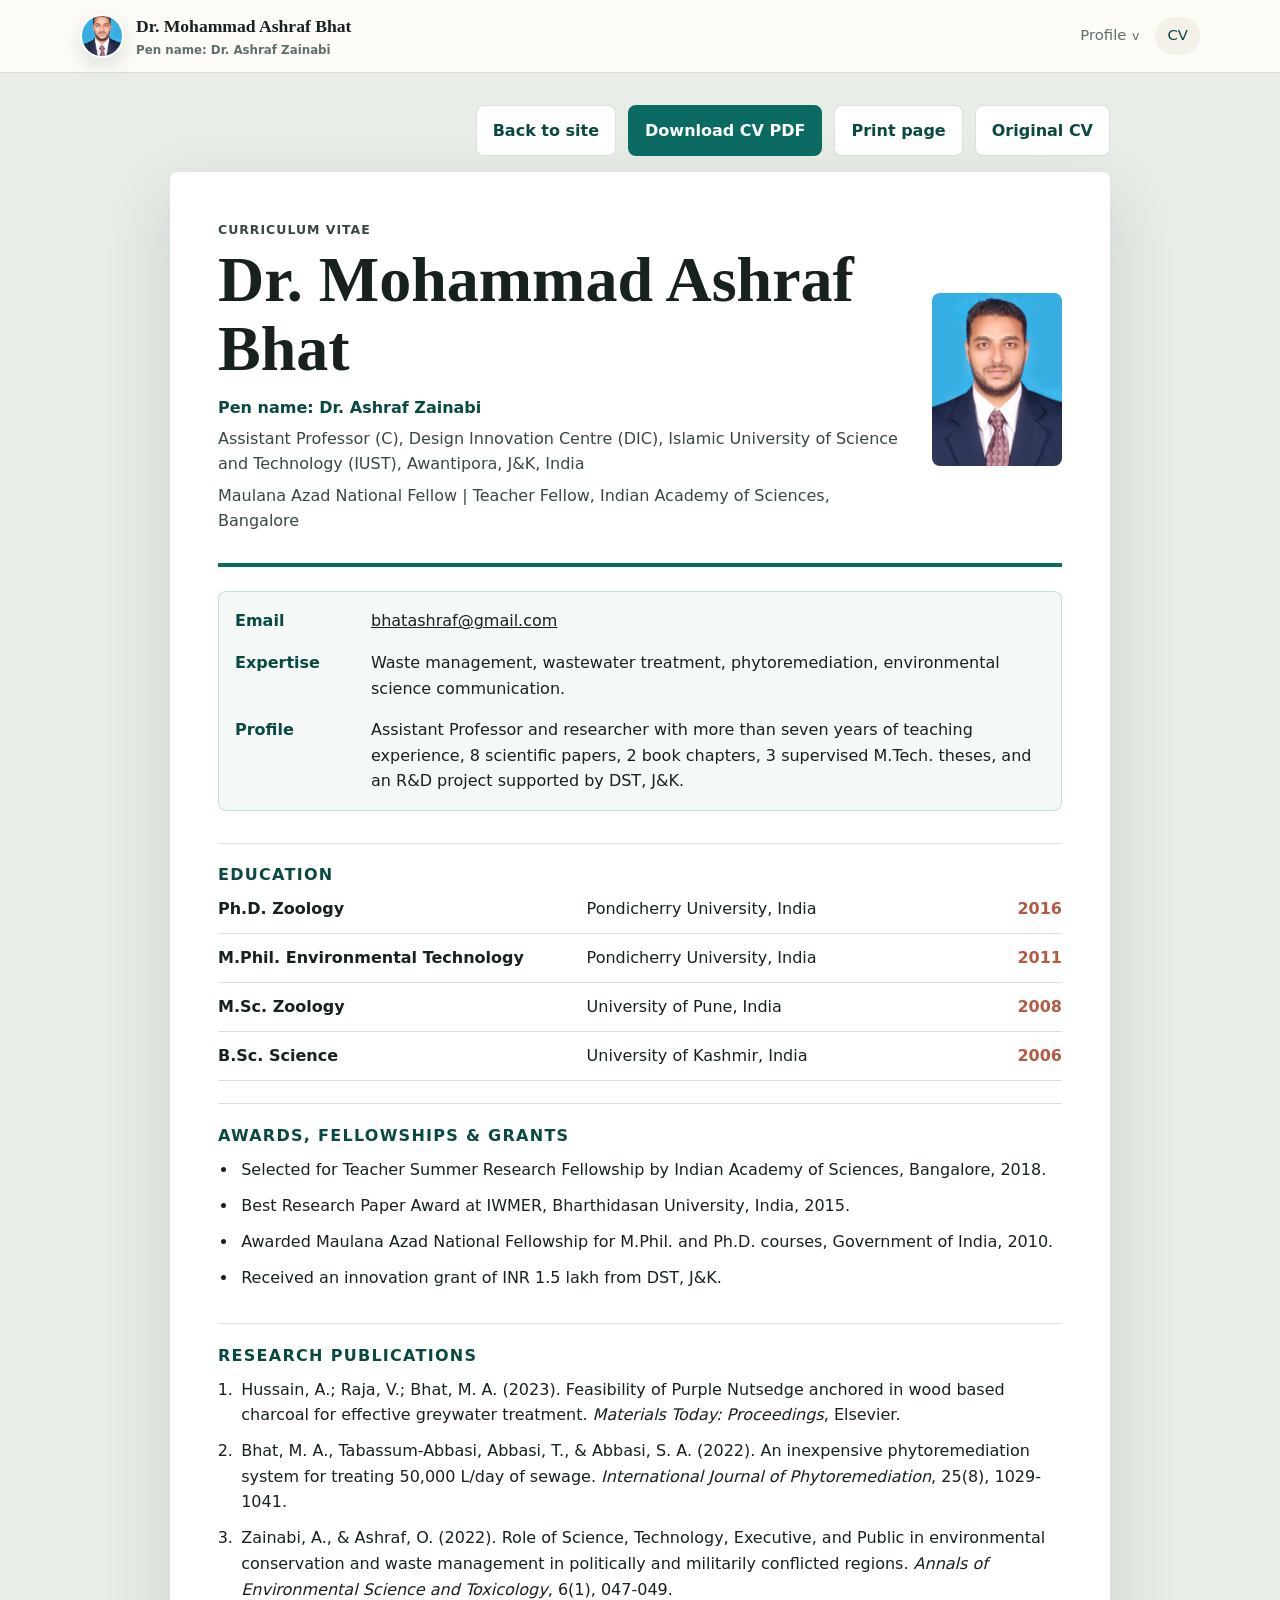
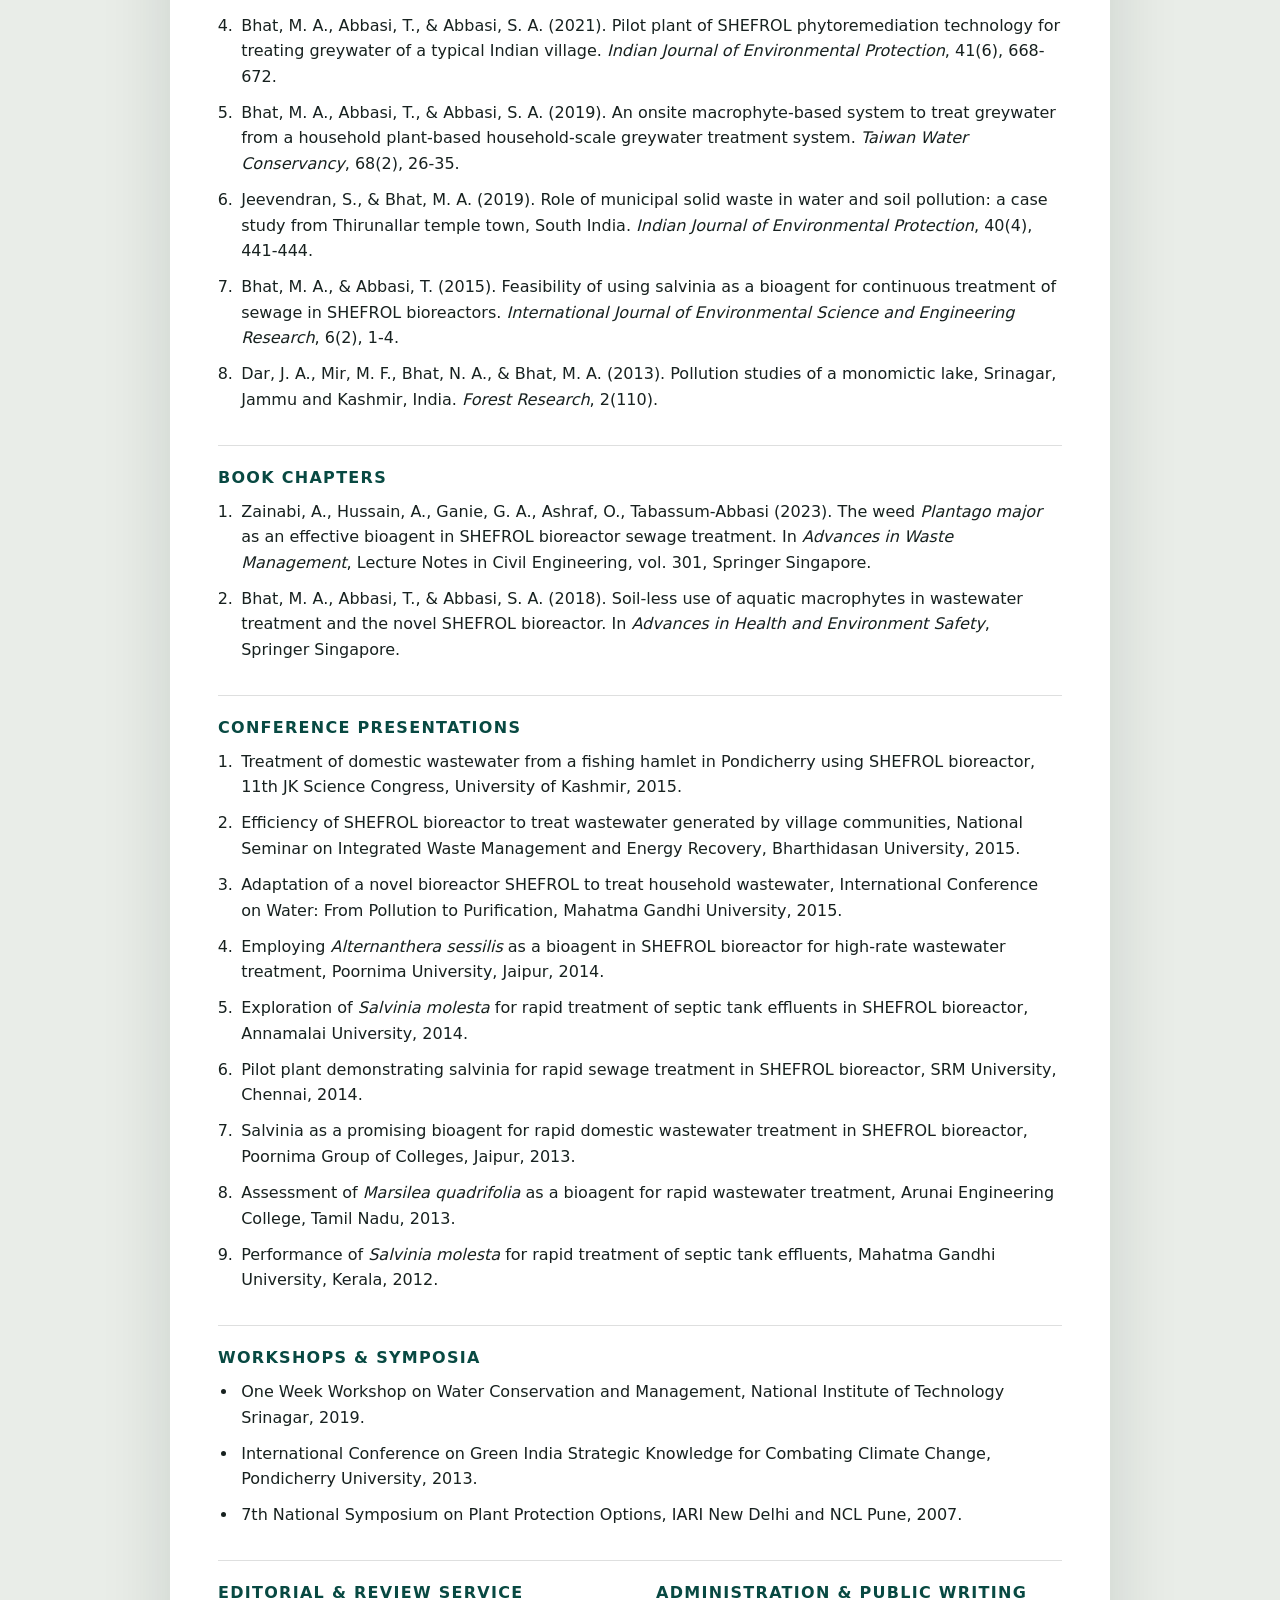
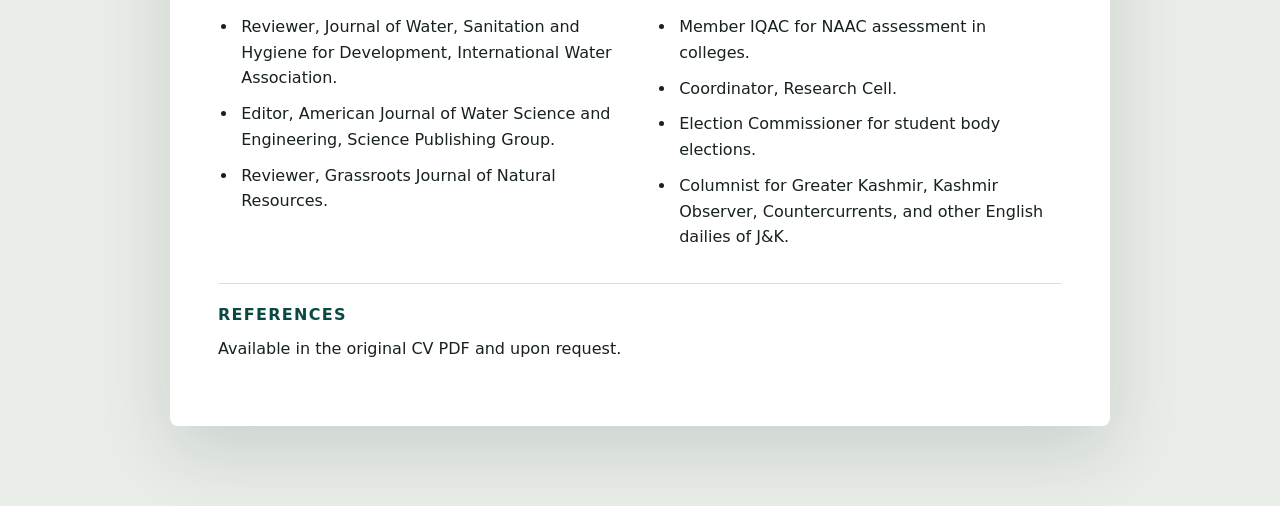
==== commit 0ea125ef: "Add full name and profile navigation" ====
--- a/cv.html
+++ b/cv.html
@@ -3,18 +3,30 @@
   <head>
     <meta charset="utf-8">
     <meta name="viewport" content="width=device-width, initial-scale=1">
-    <title>CV | Dr. Ashraf Zainabi</title>
-    <meta name="description" content="Professional CV for Dr. Ashraf Zainabi.">
+    <title>CV | Dr. Mohammad Ashraf Bhat</title>
+    <meta name="description" content="Professional CV for Dr. Mohammad Ashraf Bhat, known by the pen name Dr. Ashraf Zainabi.">
     <link rel="stylesheet" href="styles.css">
   </head>
   <body class="cv-body">
     <header class="site-header no-print">
       <nav class="nav" aria-label="Primary">
-        <a class="brand" href="index.html">Dr. Ashraf Zainabi</a>
+        <a class="brand brand-with-photo" href="index.html">
+          <img src="assets/ashraf-zainabi-headshot.jpeg" alt="">
+          <span>
+            <strong>Dr. Mohammad Ashraf Bhat</strong>
+            <small>Pen name: Dr. Ashraf Zainabi</small>
+          </span>
+        </a>
         <div class="nav-links">
-          <a href="index.html#research">Research</a>
-          <a href="index.html#publications">Publications</a>
-          <a href="index.html#service">Service</a>
+          <details class="nav-dropdown">
+            <summary>Profile</summary>
+            <div>
+              <a href="index.html#research">Research</a>
+              <a href="index.html#publications">Publications</a>
+              <a href="index.html#service">Service</a>
+              <a href="index.html#contact">Contact</a>
+            </div>
+          </details>
           <a href="cv.html" class="current-page">CV</a>
         </div>
       </nav>
@@ -32,7 +44,8 @@
         <header class="cv-header">
           <div>
             <p class="eyebrow">Curriculum Vitae</p>
-            <h1>Dr. Ashraf Zainabi</h1>
+            <h1>Dr. Mohammad Ashraf Bhat</h1>
+            <p class="cv-pen-name">Pen name: Dr. Ashraf Zainabi</p>
             <p>Assistant Professor (C), Design Innovation Centre (DIC), Islamic University of Science and Technology (IUST), Awantipora, J&amp;K, India</p>
             <p>Maulana Azad National Fellow | Teacher Fellow, Indian Academy of Sciences, Bangalore</p>
           </div>
--- a/styles.css
+++ b/styles.css
@@ -72,10 +72,34 @@
 }
 
 .brand {
+  align-items: center;
+  display: inline-flex;
   font-family: Georgia, "Times New Roman", serif;
   font-size: 1.1rem;
+  gap: 0.75rem;
   font-weight: 700;
   text-decoration: none;
+}
+
+.brand-with-photo img {
+  aspect-ratio: 1;
+  border: 2px solid #fff;
+  border-radius: 50%;
+  box-shadow: 0 8px 20px rgba(10, 35, 31, 0.12);
+  object-fit: cover;
+  width: 44px;
+}
+
+.brand-with-photo span {
+  display: grid;
+  gap: 0.05rem;
+}
+
+.brand-with-photo small {
+  color: var(--muted);
+  font-family: Inter, ui-sans-serif, system-ui, sans-serif;
+  font-size: 0.74rem;
+  font-weight: 700;
 }
 
 .nav-links {
@@ -94,6 +118,54 @@
   text-decoration: none;
 }
 
+.nav-dropdown {
+  position: relative;
+}
+
+.nav-dropdown summary {
+  border-radius: 999px;
+  color: var(--muted);
+  cursor: pointer;
+  font-size: 0.93rem;
+  list-style: none;
+  padding: 0.45rem 0.75rem;
+}
+
+.nav-dropdown summary::-webkit-details-marker {
+  display: none;
+}
+
+.nav-dropdown summary::after {
+  content: "v";
+  font-size: 0.78rem;
+  margin-left: 0.35rem;
+}
+
+.nav-dropdown[open] summary,
+.nav-dropdown summary:hover {
+  background: var(--surface);
+  color: var(--teal-dark);
+}
+
+.nav-dropdown div {
+  background: #fff;
+  border: 1px solid var(--line);
+  border-radius: var(--radius);
+  box-shadow: 0 18px 50px rgba(10, 35, 31, 0.12);
+  display: grid;
+  min-width: 190px;
+  padding: 0.35rem;
+  position: absolute;
+  right: 0;
+  top: calc(100% + 0.55rem);
+  z-index: 20;
+}
+
+.nav-dropdown div a {
+  border-radius: 6px;
+  padding: 0.55rem 0.7rem;
+}
+
 .nav-links a:hover,
 .nav-links .current-page {
   background: var(--surface);
@@ -110,10 +182,76 @@
 .hero {
   align-items: center;
   display: grid;
-  gap: 4rem;
-  grid-template-columns: minmax(0, 1.15fr) minmax(260px, 0.65fr);
+  gap: 2.5rem;
+  grid-template-columns: 220px minmax(0, 1.15fr) minmax(240px, 0.58fr);
   min-height: calc(100vh - 72px);
   padding-bottom: 4rem;
+}
+
+.hero h1 {
+  font-size: 4.75rem;
+  max-width: 640px;
+}
+
+.identity-panel {
+  align-self: center;
+  background: #fff;
+  border: 1px solid var(--line);
+  border-radius: var(--radius);
+  box-shadow: 0 18px 48px rgba(10, 35, 31, 0.08);
+  display: grid;
+  gap: 1rem;
+  padding: 1rem;
+}
+
+.identity-panel > img {
+  aspect-ratio: 1;
+  border-radius: var(--radius);
+  object-fit: cover;
+  object-position: top center;
+  width: 84px;
+}
+
+.identity-panel p {
+  margin: 0;
+}
+
+.panel-label {
+  color: var(--teal);
+  font-size: 0.72rem;
+  font-weight: 800;
+  letter-spacing: 0.08em;
+  text-transform: uppercase;
+}
+
+.identity-panel details {
+  border-top: 1px solid var(--line);
+  padding-top: 0.9rem;
+}
+
+.identity-panel summary {
+  color: var(--teal-dark);
+  cursor: pointer;
+  font-weight: 800;
+}
+
+.identity-panel nav {
+  display: grid;
+  gap: 0.25rem;
+  margin-top: 0.7rem;
+}
+
+.identity-panel nav a {
+  border-radius: 6px;
+  color: var(--muted);
+  font-size: 0.92rem;
+  padding: 0.45rem 0.55rem;
+  text-decoration: none;
+}
+
+.identity-panel nav a:hover {
+  background: var(--surface);
+  color: var(--teal-dark);
 }
 
 .eyebrow {
@@ -162,6 +300,13 @@
   font-size: clamp(1.15rem, 2.4vw, 1.55rem);
   line-height: 1.45;
   max-width: 760px;
+}
+
+.pen-name {
+  color: var(--teal-dark);
+  font-size: 1rem;
+  font-weight: 800;
+  margin-bottom: 1rem;
 }
 
 .hero-actions,
@@ -388,6 +533,11 @@
 .cv-header p {
   color: #394743;
   margin-bottom: 0.35rem;
+}
+
+.cv-pen-name {
+  color: var(--teal-dark) !important;
+  font-weight: 800;
 }
 
 .cv-header img {
@@ -505,6 +655,25 @@
     padding-top: 4rem;
   }
 
+  .hero h1 {
+    font-size: 3.4rem;
+    max-width: 100%;
+  }
+
+  .identity-panel {
+    align-items: center;
+    grid-template-columns: 80px minmax(0, 1fr);
+  }
+
+  .identity-panel details {
+    grid-column: 1 / -1;
+  }
+
+  .nav-dropdown div {
+    left: 0;
+    right: auto;
+  }
+
   .metrics,
   .timeline,
   .publication-list {
@@ -541,6 +710,26 @@
     justify-content: flex-start;
   }
 
+  .brand-with-photo img {
+    width: 38px;
+  }
+
+  .brand-with-photo strong {
+    font-size: 0.98rem;
+  }
+
+  .brand-with-photo small {
+    font-size: 0.68rem;
+  }
+
+  .identity-panel {
+    grid-template-columns: 1fr;
+  }
+
+  .hero h1 {
+    font-size: 3rem;
+  }
+
   .button {
     width: 100%;
   }
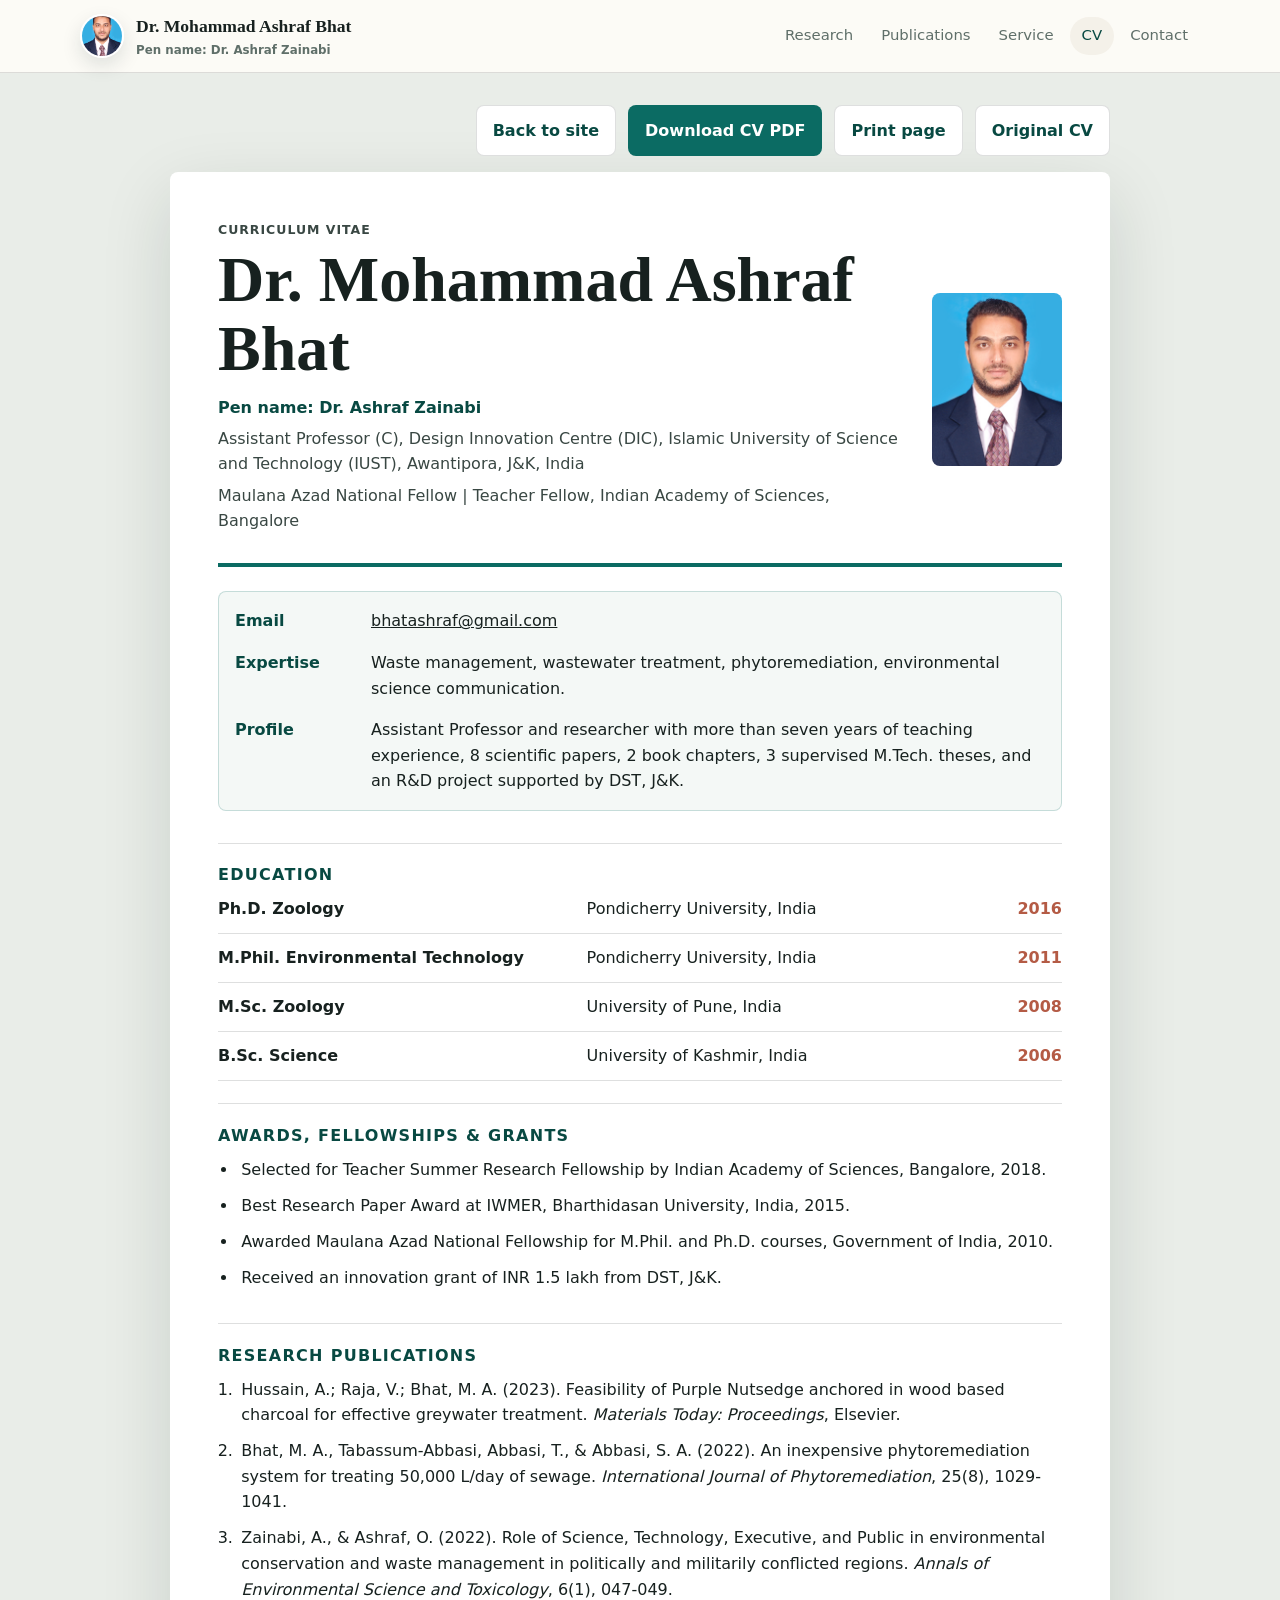
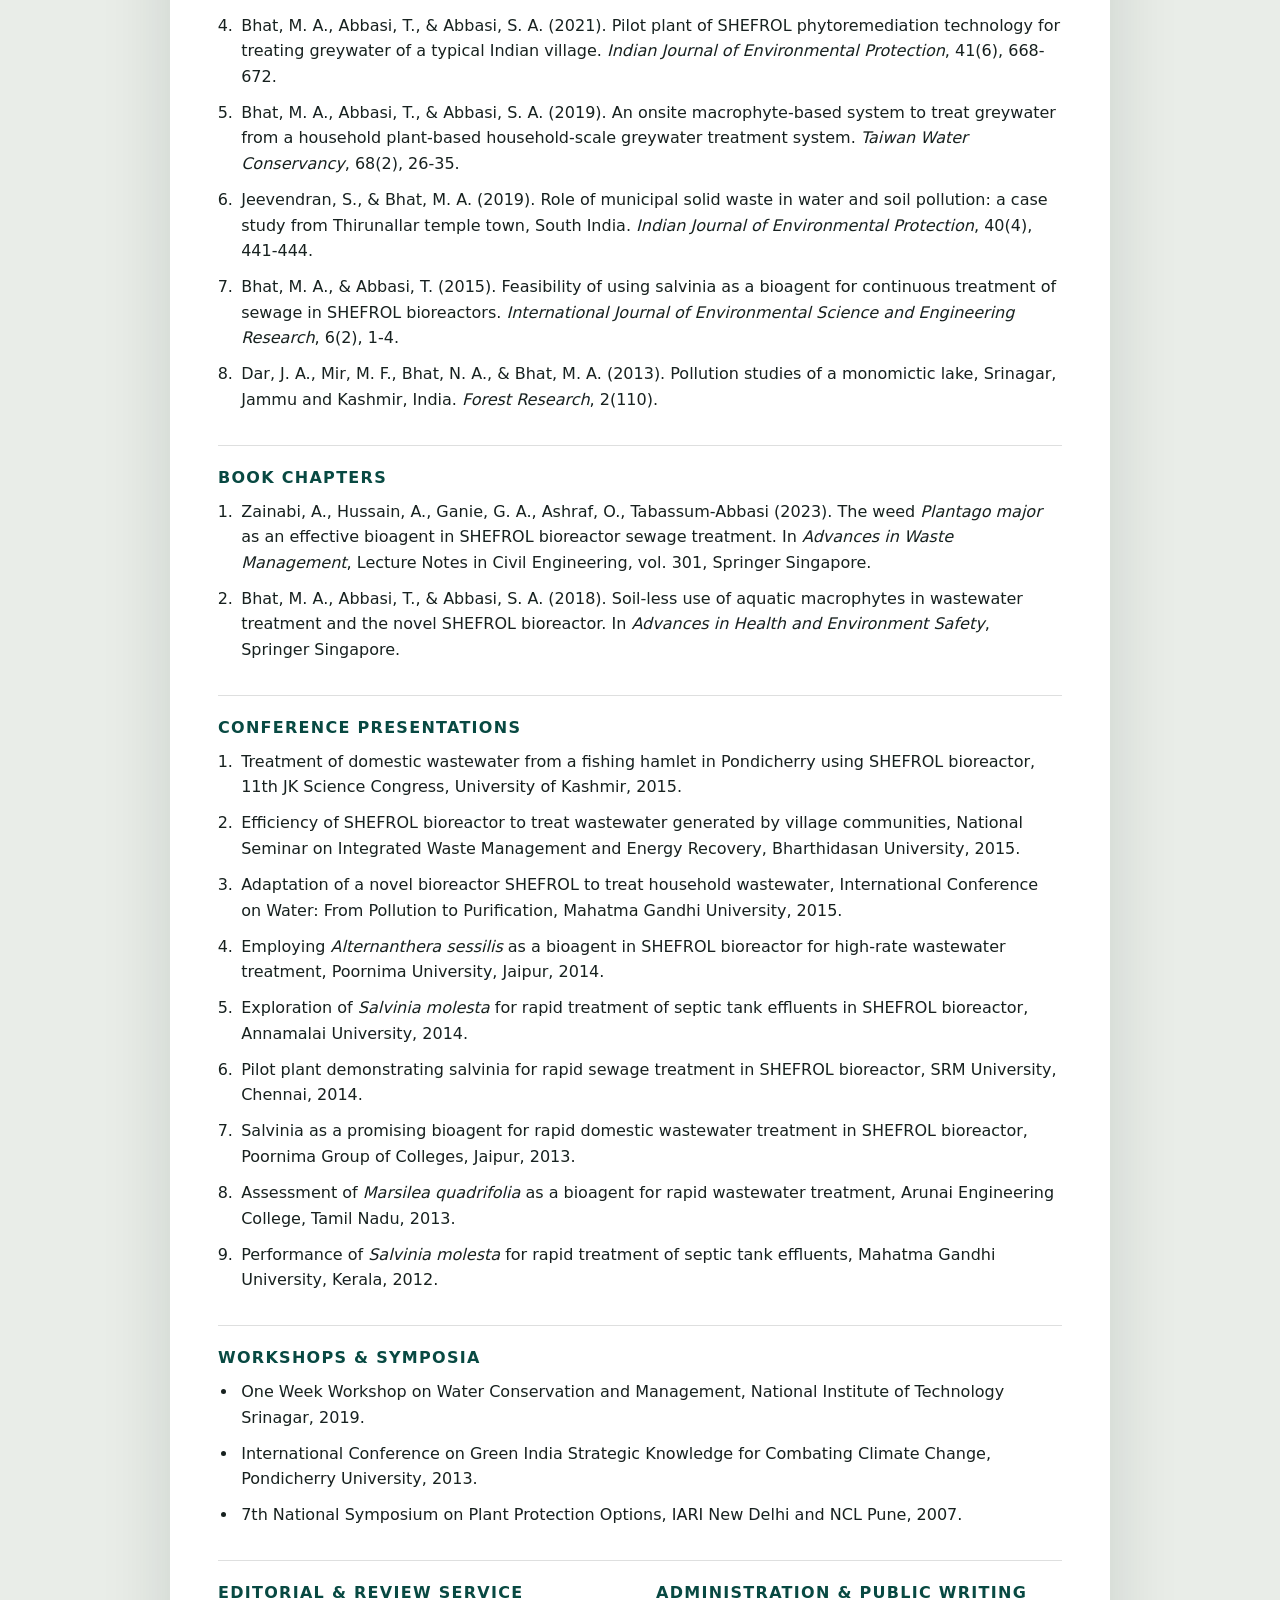
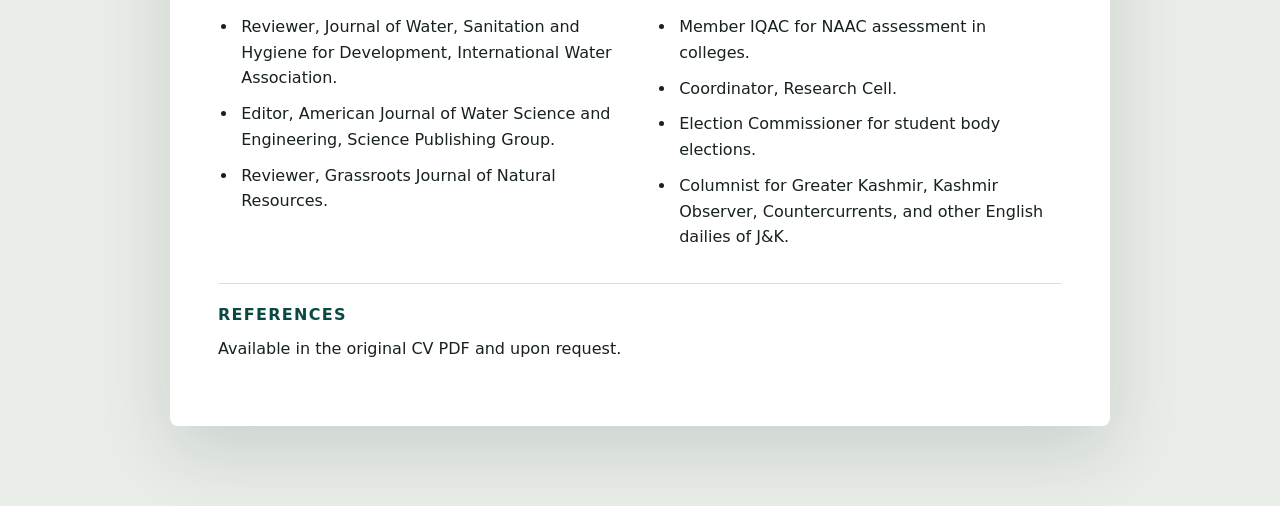
==== commit 1937fc58: "Simplify academic homepage layout" ====
--- a/cv.html
+++ b/cv.html
@@ -18,16 +18,11 @@
           </span>
         </a>
         <div class="nav-links">
-          <details class="nav-dropdown">
-            <summary>Profile</summary>
-            <div>
-              <a href="index.html#research">Research</a>
-              <a href="index.html#publications">Publications</a>
-              <a href="index.html#service">Service</a>
-              <a href="index.html#contact">Contact</a>
-            </div>
-          </details>
+          <a href="index.html#research">Research</a>
+          <a href="index.html#publications">Publications</a>
+          <a href="index.html#service">Service</a>
           <a href="cv.html" class="current-page">CV</a>
+          <a href="index.html#contact">Contact</a>
         </div>
       </nav>
     </header>
--- a/styles.css
+++ b/styles.css
@@ -118,54 +118,6 @@
   text-decoration: none;
 }
 
-.nav-dropdown {
-  position: relative;
-}
-
-.nav-dropdown summary {
-  border-radius: 999px;
-  color: var(--muted);
-  cursor: pointer;
-  font-size: 0.93rem;
-  list-style: none;
-  padding: 0.45rem 0.75rem;
-}
-
-.nav-dropdown summary::-webkit-details-marker {
-  display: none;
-}
-
-.nav-dropdown summary::after {
-  content: "v";
-  font-size: 0.78rem;
-  margin-left: 0.35rem;
-}
-
-.nav-dropdown[open] summary,
-.nav-dropdown summary:hover {
-  background: var(--surface);
-  color: var(--teal-dark);
-}
-
-.nav-dropdown div {
-  background: #fff;
-  border: 1px solid var(--line);
-  border-radius: var(--radius);
-  box-shadow: 0 18px 50px rgba(10, 35, 31, 0.12);
-  display: grid;
-  min-width: 190px;
-  padding: 0.35rem;
-  position: absolute;
-  right: 0;
-  top: calc(100% + 0.55rem);
-  z-index: 20;
-}
-
-.nav-dropdown div a {
-  border-radius: 6px;
-  padding: 0.55rem 0.7rem;
-}
-
 .nav-links a:hover,
 .nav-links .current-page {
   background: var(--surface);
@@ -182,76 +134,44 @@
 .hero {
   align-items: center;
   display: grid;
-  gap: 2.5rem;
-  grid-template-columns: 220px minmax(0, 1.15fr) minmax(240px, 0.58fr);
-  min-height: calc(100vh - 72px);
-  padding-bottom: 4rem;
+  gap: 4.25rem;
+  grid-template-columns: minmax(240px, 0.48fr) minmax(0, 1fr);
+  min-height: calc(88vh - 72px);
+  padding-bottom: 5rem;
+  padding-top: 5rem;
 }
 
 .hero h1 {
-  font-size: 4.75rem;
-  max-width: 640px;
-}
-
-.identity-panel {
-  align-self: center;
+  font-size: clamp(3.25rem, 7vw, 6.1rem);
+  max-width: 790px;
+}
+
+.hero-portrait {
+  margin: 0;
+}
+
+.hero-portrait img {
+  aspect-ratio: 4 / 5;
   background: #fff;
-  border: 1px solid var(--line);
+  border: 10px solid #fff;
   border-radius: var(--radius);
-  box-shadow: 0 18px 48px rgba(10, 35, 31, 0.08);
-  display: grid;
-  gap: 1rem;
-  padding: 1rem;
-}
-
-.identity-panel > img {
-  aspect-ratio: 1;
-  border-radius: var(--radius);
+  box-shadow: var(--shadow);
   object-fit: cover;
   object-position: top center;
-  width: 84px;
-}
-
-.identity-panel p {
-  margin: 0;
-}
-
-.panel-label {
-  color: var(--teal);
-  font-size: 0.72rem;
-  font-weight: 800;
-  letter-spacing: 0.08em;
-  text-transform: uppercase;
-}
-
-.identity-panel details {
-  border-top: 1px solid var(--line);
-  padding-top: 0.9rem;
-}
-
-.identity-panel summary {
-  color: var(--teal-dark);
-  cursor: pointer;
-  font-weight: 800;
-}
-
-.identity-panel nav {
-  display: grid;
-  gap: 0.25rem;
-  margin-top: 0.7rem;
-}
-
-.identity-panel nav a {
-  border-radius: 6px;
+  width: min(100%, 340px);
+}
+
+.hero-portrait figcaption {
+  border-left: 3px solid var(--gold);
   color: var(--muted);
-  font-size: 0.92rem;
-  padding: 0.45rem 0.55rem;
-  text-decoration: none;
-}
-
-.identity-panel nav a:hover {
-  background: var(--surface);
-  color: var(--teal-dark);
+  display: grid;
+  gap: 0.15rem;
+  margin-top: 1rem;
+  padding-left: 0.85rem;
+}
+
+.hero-portrait figcaption strong {
+  color: var(--ink);
 }
 
 .eyebrow {
@@ -302,11 +222,21 @@
   max-width: 760px;
 }
 
-.pen-name {
+.identity-line {
+  display: flex;
+  flex-wrap: wrap;
+  gap: 0.55rem;
+  margin: -0.35rem 0 1.1rem;
+}
+
+.identity-line span {
+  background: var(--surface);
+  border: 1px solid var(--line);
+  border-radius: 999px;
   color: var(--teal-dark);
-  font-size: 1rem;
+  font-size: 0.9rem;
   font-weight: 800;
-  margin-bottom: 1rem;
+  padding: 0.42rem 0.7rem;
 }
 
 .hero-actions,
@@ -652,7 +582,7 @@
   .hero {
     gap: 2rem;
     min-height: auto;
-    padding-top: 4rem;
+    padding-top: 3.5rem;
   }
 
   .hero h1 {
@@ -660,18 +590,8 @@
     max-width: 100%;
   }
 
-  .identity-panel {
-    align-items: center;
-    grid-template-columns: 80px minmax(0, 1fr);
-  }
-
-  .identity-panel details {
-    grid-column: 1 / -1;
-  }
-
-  .nav-dropdown div {
-    left: 0;
-    right: auto;
+  .hero-portrait img {
+    width: min(100%, 280px);
   }
 
   .metrics,
@@ -722,10 +642,6 @@
     font-size: 0.68rem;
   }
 
-  .identity-panel {
-    grid-template-columns: 1fr;
-  }
-
   .hero h1 {
     font-size: 3rem;
   }
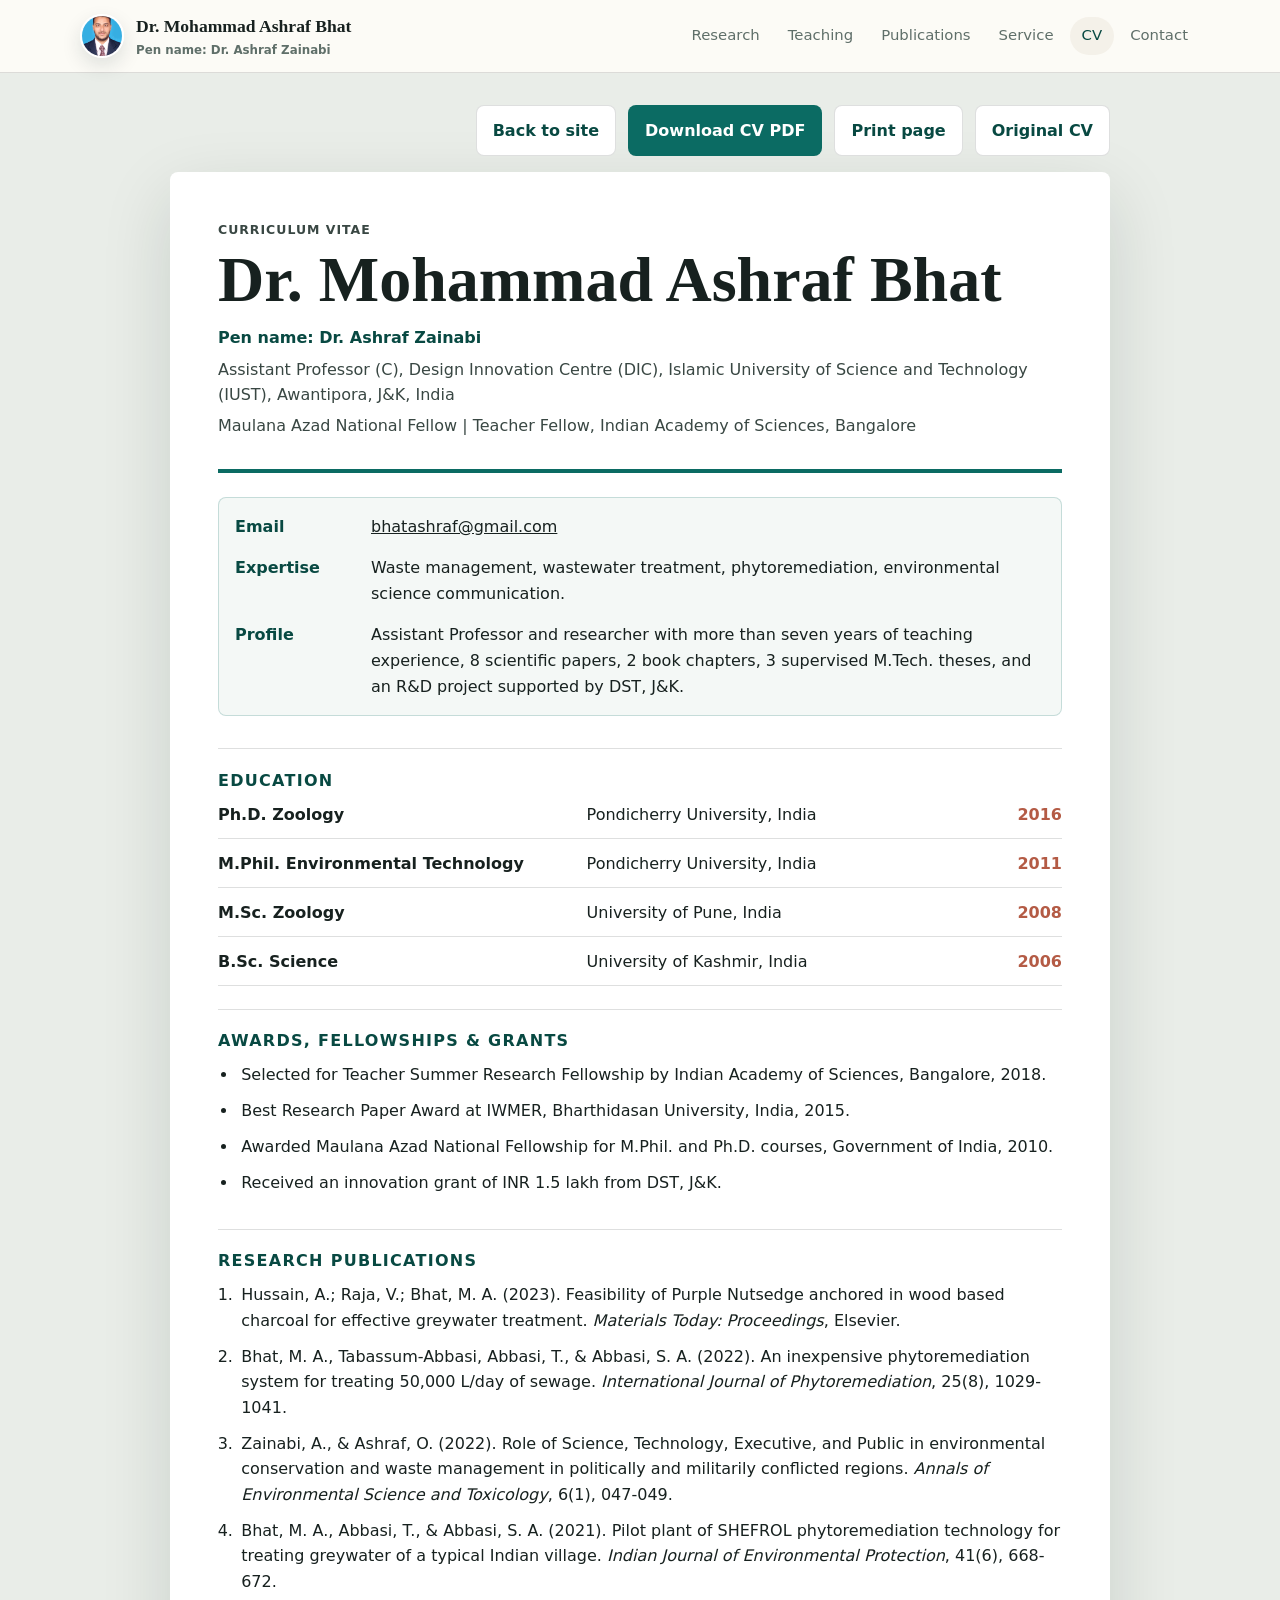
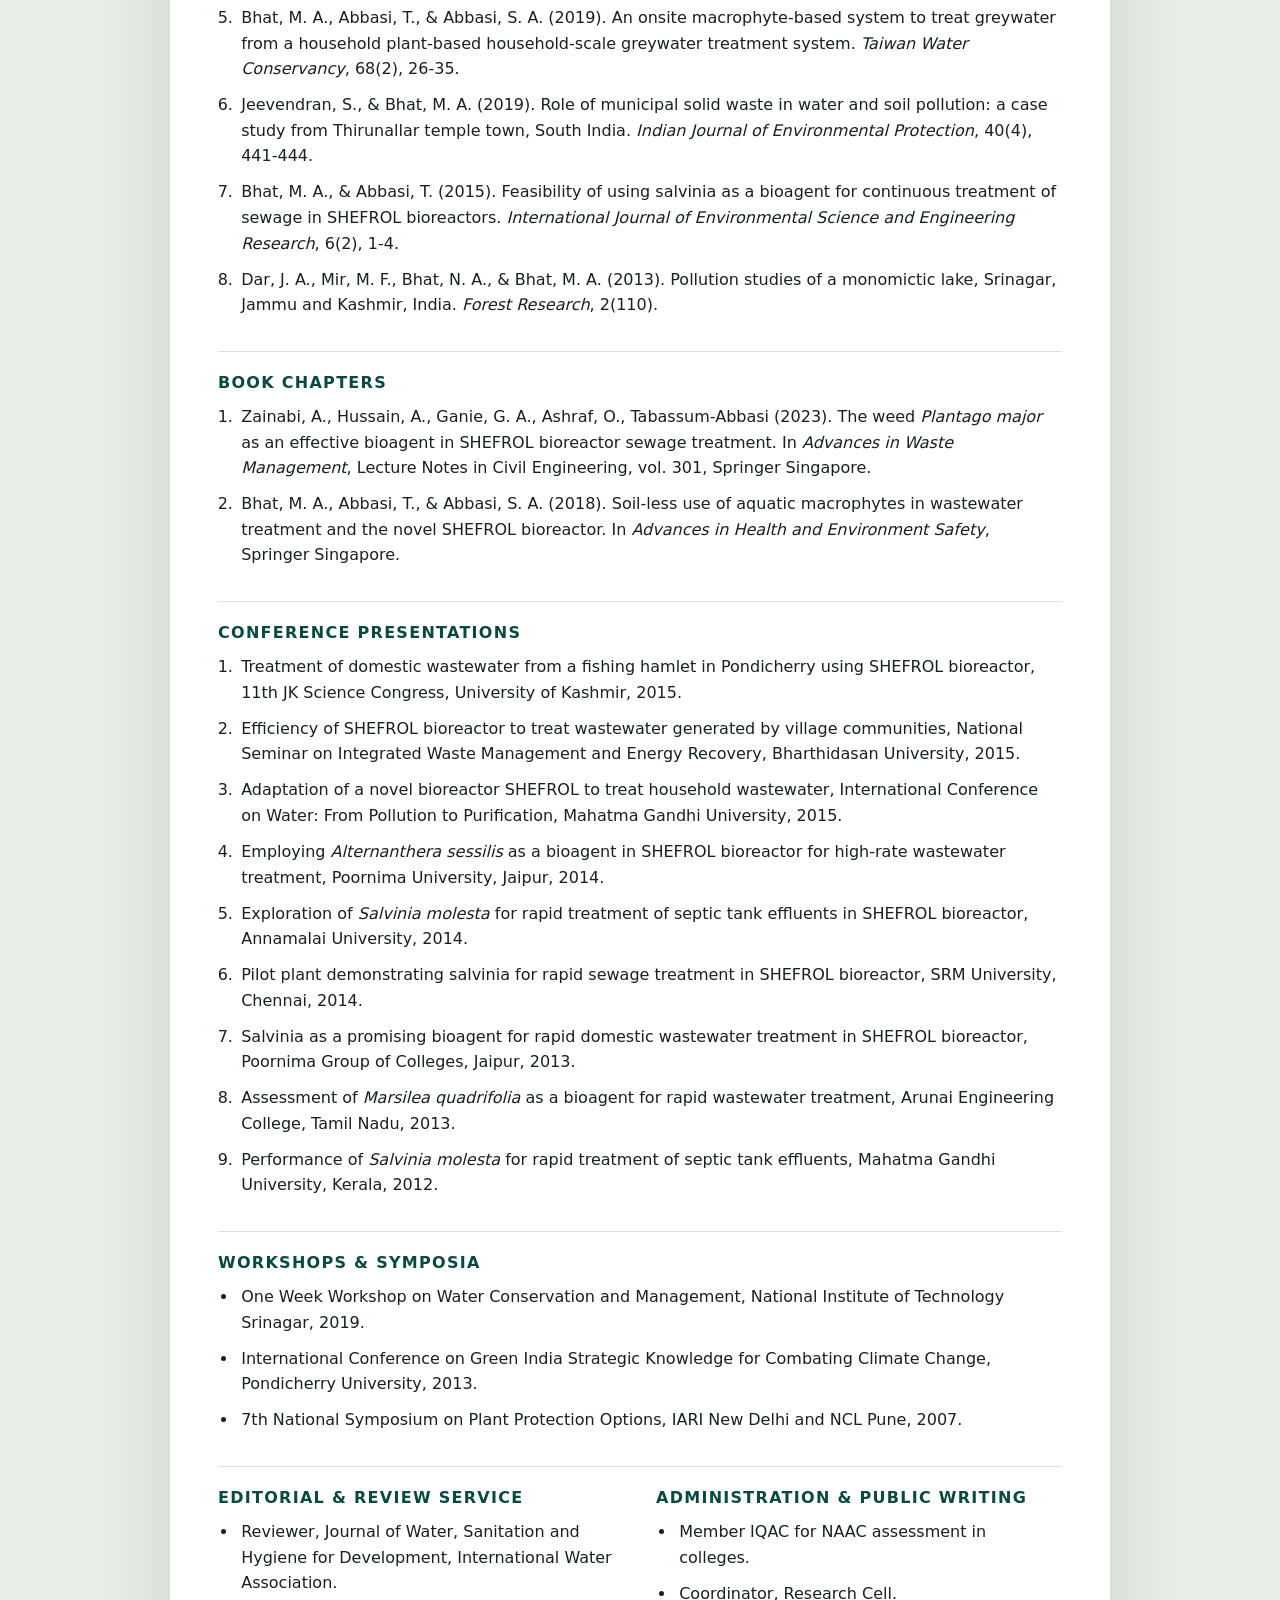
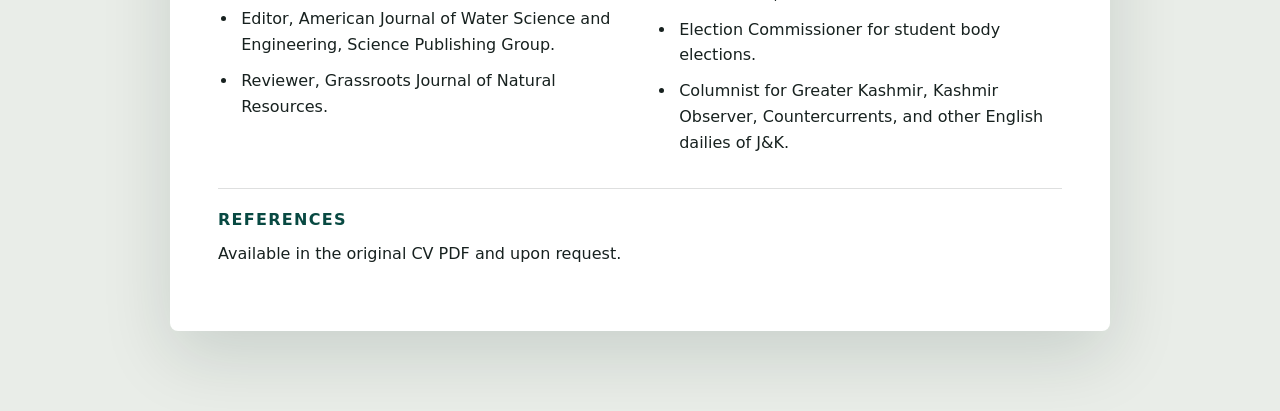
==== commit 615ce078: "Remove duplicate portraits and enrich homepage" ====
--- a/cv.html
+++ b/cv.html
@@ -19,6 +19,7 @@
         </a>
         <div class="nav-links">
           <a href="index.html#research">Research</a>
+          <a href="index.html#teaching">Teaching</a>
           <a href="index.html#publications">Publications</a>
           <a href="index.html#service">Service</a>
           <a href="cv.html" class="current-page">CV</a>
@@ -44,7 +45,6 @@
             <p>Assistant Professor (C), Design Innovation Centre (DIC), Islamic University of Science and Technology (IUST), Awantipora, J&amp;K, India</p>
             <p>Maulana Azad National Fellow | Teacher Fellow, Indian Academy of Sciences, Bangalore</p>
           </div>
-          <img src="assets/ashraf-zainabi-headshot.jpeg" alt="Portrait of Dr. Ashraf Zainabi">
         </header>
 
         <section class="cv-summary">
--- a/styles.css
+++ b/styles.css
@@ -134,44 +134,16 @@
 .hero {
   align-items: center;
   display: grid;
-  gap: 4.25rem;
-  grid-template-columns: minmax(240px, 0.48fr) minmax(0, 1fr);
-  min-height: calc(88vh - 72px);
+  gap: 4rem;
+  grid-template-columns: minmax(0, 1.05fr) minmax(280px, 0.7fr);
+  min-height: calc(82vh - 72px);
   padding-bottom: 5rem;
   padding-top: 5rem;
 }
 
 .hero h1 {
-  font-size: clamp(3.25rem, 7vw, 6.1rem);
-  max-width: 790px;
-}
-
-.hero-portrait {
-  margin: 0;
-}
-
-.hero-portrait img {
-  aspect-ratio: 4 / 5;
-  background: #fff;
-  border: 10px solid #fff;
-  border-radius: var(--radius);
-  box-shadow: var(--shadow);
-  object-fit: cover;
-  object-position: top center;
-  width: min(100%, 340px);
-}
-
-.hero-portrait figcaption {
-  border-left: 3px solid var(--gold);
-  color: var(--muted);
-  display: grid;
-  gap: 0.15rem;
-  margin-top: 1rem;
-  padding-left: 0.85rem;
-}
-
-.hero-portrait figcaption strong {
-  color: var(--ink);
+  font-size: clamp(3.1rem, 6vw, 5.2rem);
+  max-width: 680px;
 }
 
 .eyebrow {
@@ -220,23 +192,6 @@
   font-size: clamp(1.15rem, 2.4vw, 1.55rem);
   line-height: 1.45;
   max-width: 760px;
-}
-
-.identity-line {
-  display: flex;
-  flex-wrap: wrap;
-  gap: 0.55rem;
-  margin: -0.35rem 0 1.1rem;
-}
-
-.identity-line span {
-  background: var(--surface);
-  border: 1px solid var(--line);
-  border-radius: 999px;
-  color: var(--teal-dark);
-  font-size: 0.9rem;
-  font-weight: 800;
-  padding: 0.42rem 0.7rem;
 }
 
 .hero-actions,
@@ -276,24 +231,41 @@
   color: var(--teal-dark);
 }
 
-.portrait-wrap {
-  margin: 0;
-}
-
-.portrait {
-  aspect-ratio: 3 / 4;
-  border: 10px solid #fff;
+.mission-panel {
+  background: #fff;
+  border: 1px solid var(--line);
   border-radius: var(--radius);
   box-shadow: var(--shadow);
-  object-fit: cover;
-  width: min(100%, 360px);
-}
-
-.portrait-wrap figcaption {
-  color: var(--muted);
-  font-size: 0.9rem;
-  margin-top: 1rem;
-  max-width: 360px;
+  padding: 2rem;
+}
+
+.mission-panel h2 {
+  font-size: clamp(1.75rem, 3vw, 2.7rem);
+  margin-bottom: 1rem;
+}
+
+.mission-panel p:last-child {
+  color: #344540;
+  margin-bottom: 0;
+}
+
+.focus-grid {
+  display: grid;
+  gap: 1rem;
+  grid-template-columns: repeat(3, minmax(0, 1fr));
+  padding-top: 3.5rem;
+}
+
+.focus-grid article {
+  background: #fff;
+  border: 1px solid var(--line);
+  border-radius: var(--radius);
+  padding: 1.5rem;
+}
+
+.focus-grid h2 {
+  font-size: clamp(1.35rem, 2vw, 2rem);
+  margin-bottom: 0.8rem;
 }
 
 .metrics {
@@ -451,7 +423,7 @@
   border-bottom: 4px solid var(--teal);
   display: grid;
   gap: 2rem;
-  grid-template-columns: minmax(0, 1fr) 130px;
+  grid-template-columns: minmax(0, 1fr);
   padding-bottom: 1.5rem;
 }
 
@@ -468,12 +440,6 @@
 .cv-pen-name {
   color: var(--teal-dark) !important;
   font-weight: 800;
-}
-
-.cv-header img {
-  aspect-ratio: 3 / 4;
-  border-radius: var(--radius);
-  object-fit: cover;
 }
 
 .cv-summary {
@@ -575,7 +541,8 @@
   .split,
   .contact-band,
   .feature-grid,
-  .two-column {
+  .two-column,
+  .focus-grid {
     grid-template-columns: 1fr;
   }
 
@@ -590,10 +557,6 @@
     max-width: 100%;
   }
 
-  .hero-portrait img {
-    width: min(100%, 280px);
-  }
-
   .metrics,
   .timeline,
   .publication-list {
@@ -606,10 +569,6 @@
 
   .cv-header {
     grid-template-columns: 1fr;
-  }
-
-  .cv-header img {
-    max-width: 140px;
   }
 }
 
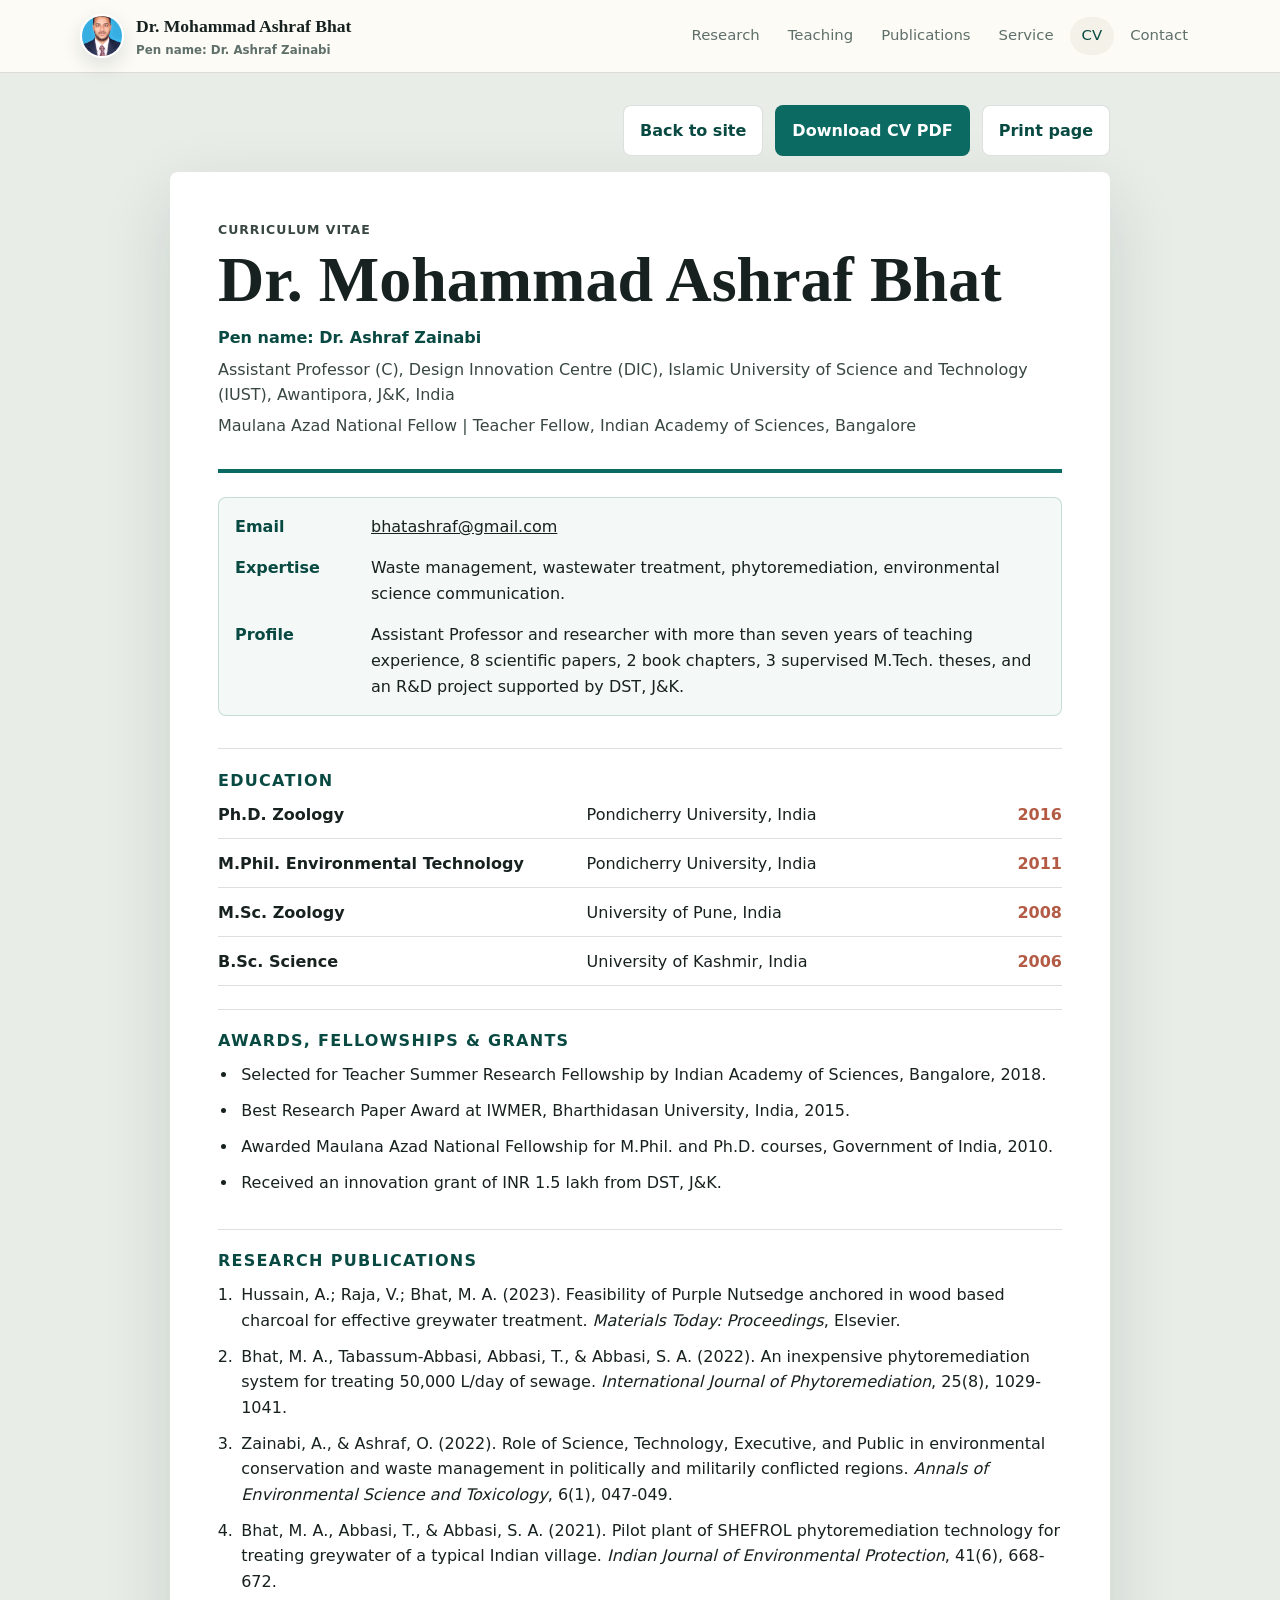
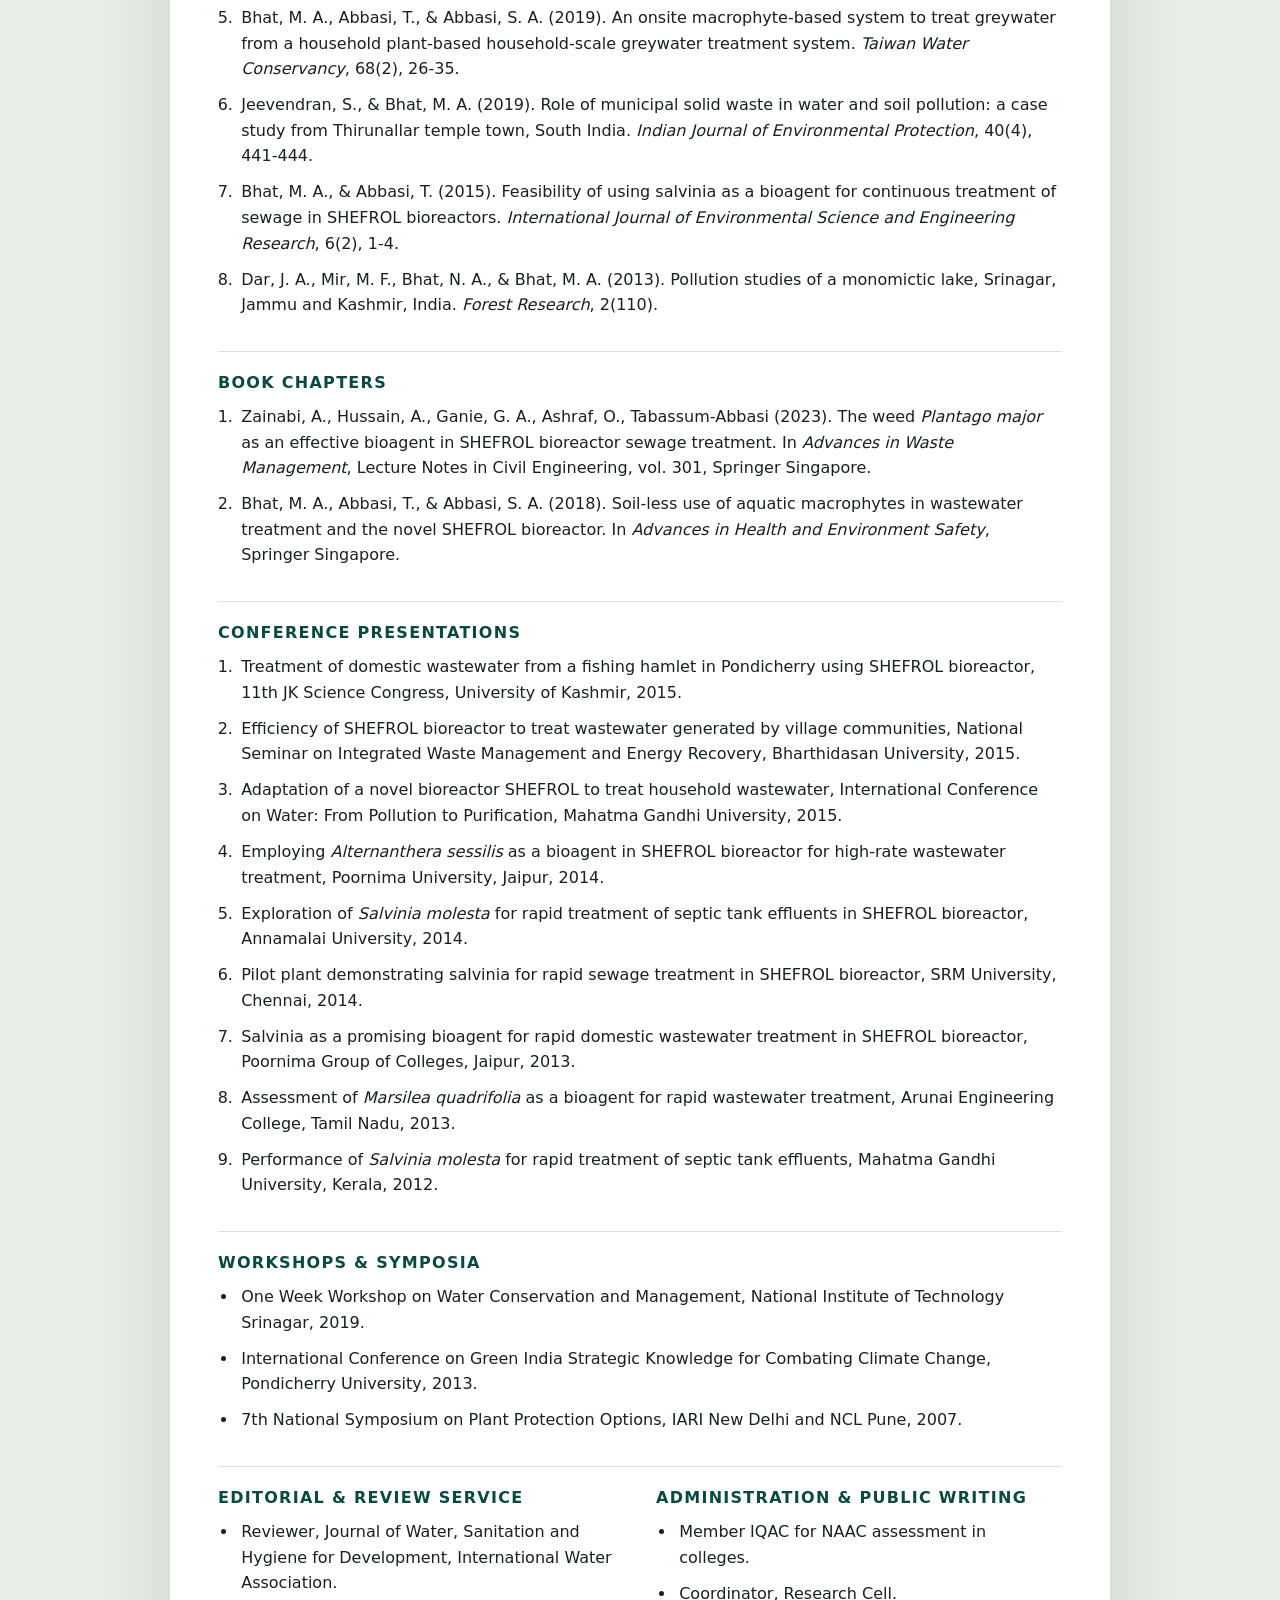
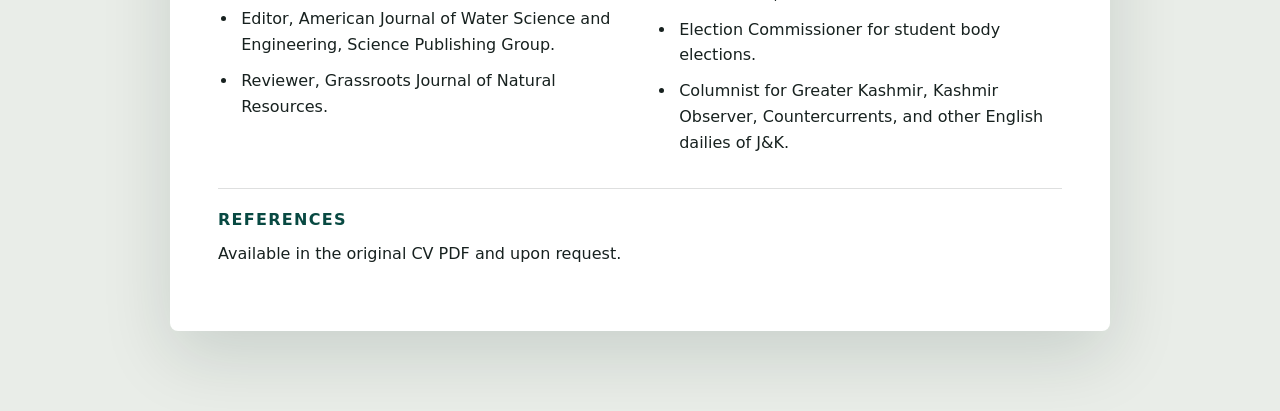
==== commit 26aac936: "Remove extra contact buttons" ====
--- a/cv.html
+++ b/cv.html
@@ -33,7 +33,6 @@
         <a class="button secondary" href="index.html">Back to site</a>
         <a class="button primary" href="assets/dr-ashraf-zainabi-cv.pdf" download>Download CV PDF</a>
         <button class="button secondary" type="button" onclick="window.print()">Print page</button>
-        <a class="button secondary" href="assets/dr-ashraf-zainabi-original-cv.pdf" download>Original CV</a>
       </section>
 
       <article class="cv-page">
--- a/styles.css
+++ b/styles.css
@@ -132,18 +132,15 @@
 }
 
 .hero {
-  align-items: center;
-  display: grid;
-  gap: 4rem;
-  grid-template-columns: minmax(0, 1.05fr) minmax(280px, 0.7fr);
-  min-height: calc(82vh - 72px);
-  padding-bottom: 5rem;
+  max-width: 980px;
+  padding-bottom: 3rem;
   padding-top: 5rem;
 }
 
 .hero h1 {
-  font-size: clamp(3.1rem, 6vw, 5.2rem);
-  max-width: 680px;
+  font-size: clamp(2.75rem, 5.8vw, 4.75rem);
+  max-width: 820px;
+  overflow-wrap: normal;
 }
 
 .eyebrow {
@@ -232,21 +229,29 @@
 }
 
 .mission-panel {
-  background: #fff;
-  border: 1px solid var(--line);
+  background: var(--surface);
+  border-left: 4px solid var(--gold);
   border-radius: var(--radius);
-  box-shadow: var(--shadow);
-  padding: 2rem;
+  box-shadow: none;
+  margin: 0;
+  padding: 2rem 2.25rem;
 }
 
 .mission-panel h2 {
-  font-size: clamp(1.75rem, 3vw, 2.7rem);
+  font-size: clamp(1.55rem, 2.8vw, 2.25rem);
   margin-bottom: 1rem;
+  max-width: 820px;
 }
 
 .mission-panel p:last-child {
   color: #344540;
   margin-bottom: 0;
+  max-width: 820px;
+}
+
+.mission-section {
+  padding-bottom: 3.5rem;
+  padding-top: 0;
 }
 
 .focus-grid {
@@ -547,7 +552,6 @@
   }
 
   .hero {
-    gap: 2rem;
     min-height: auto;
     padding-top: 3.5rem;
   }
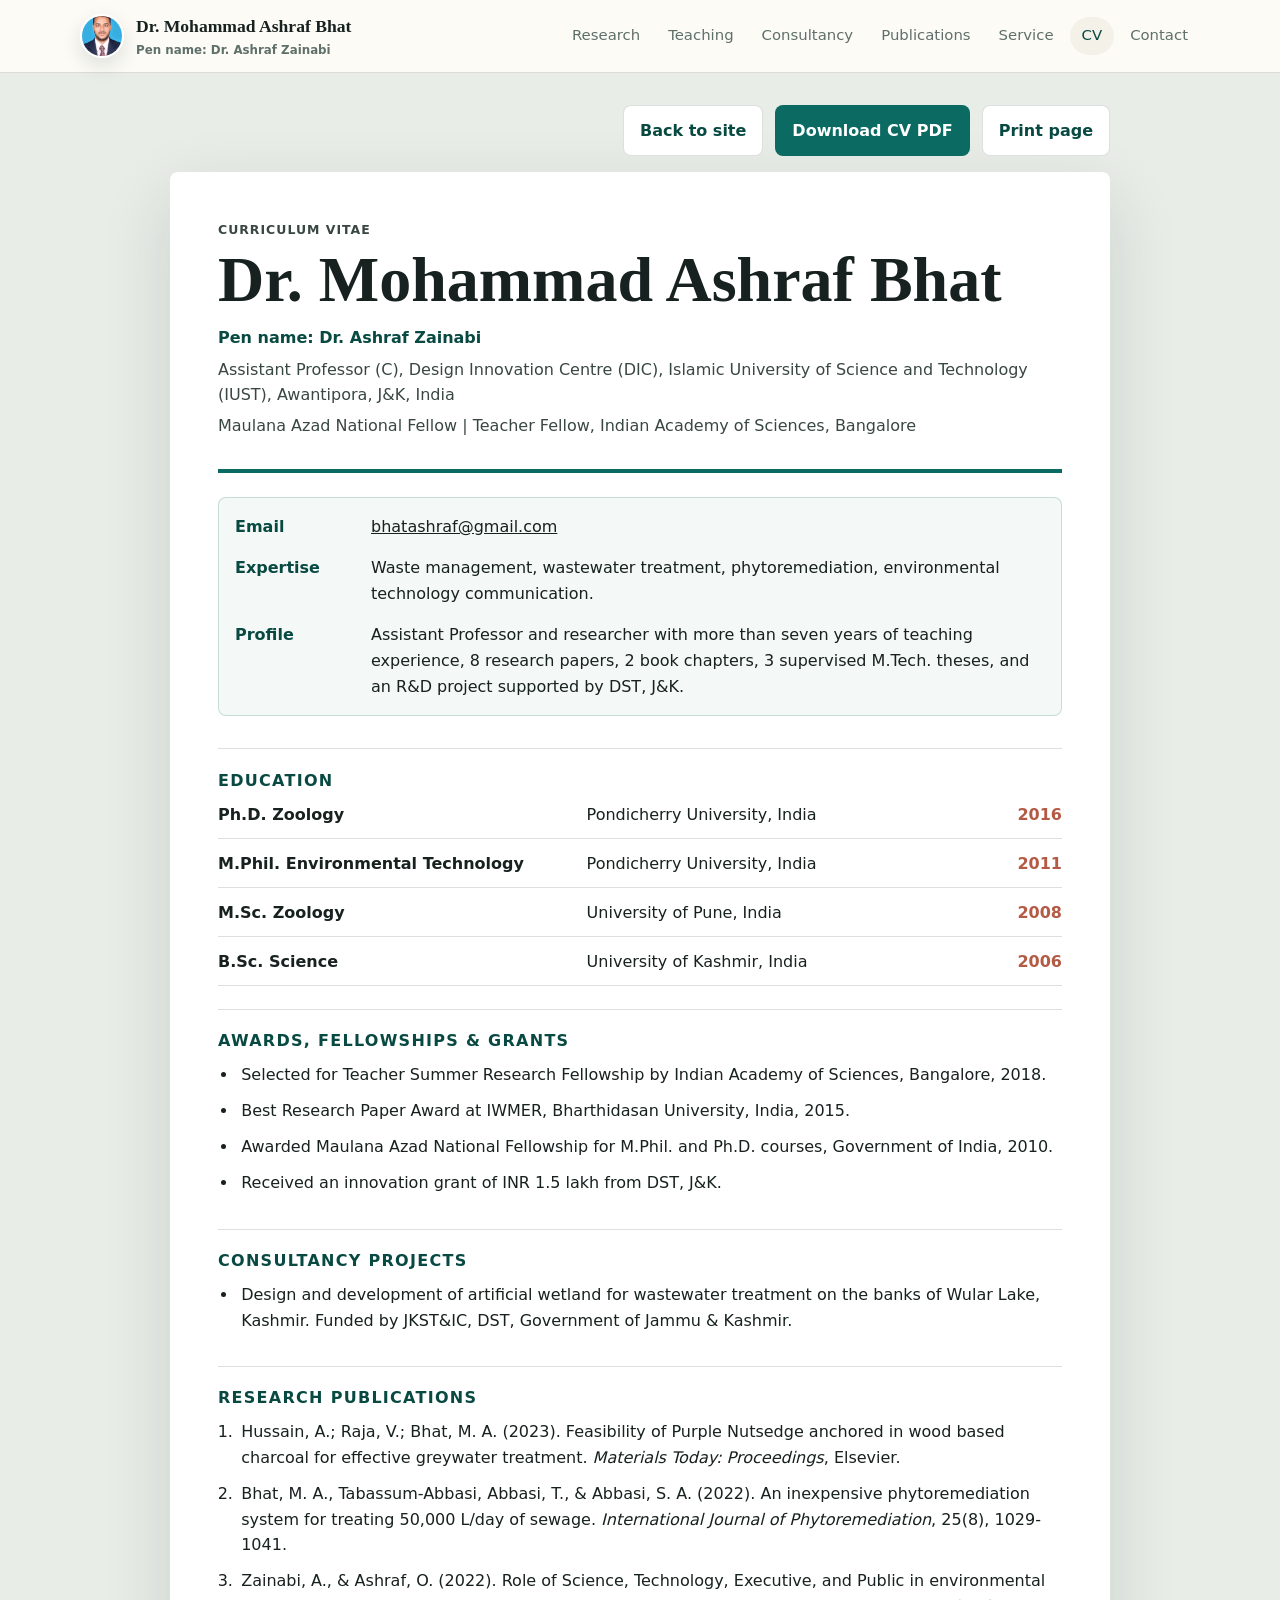
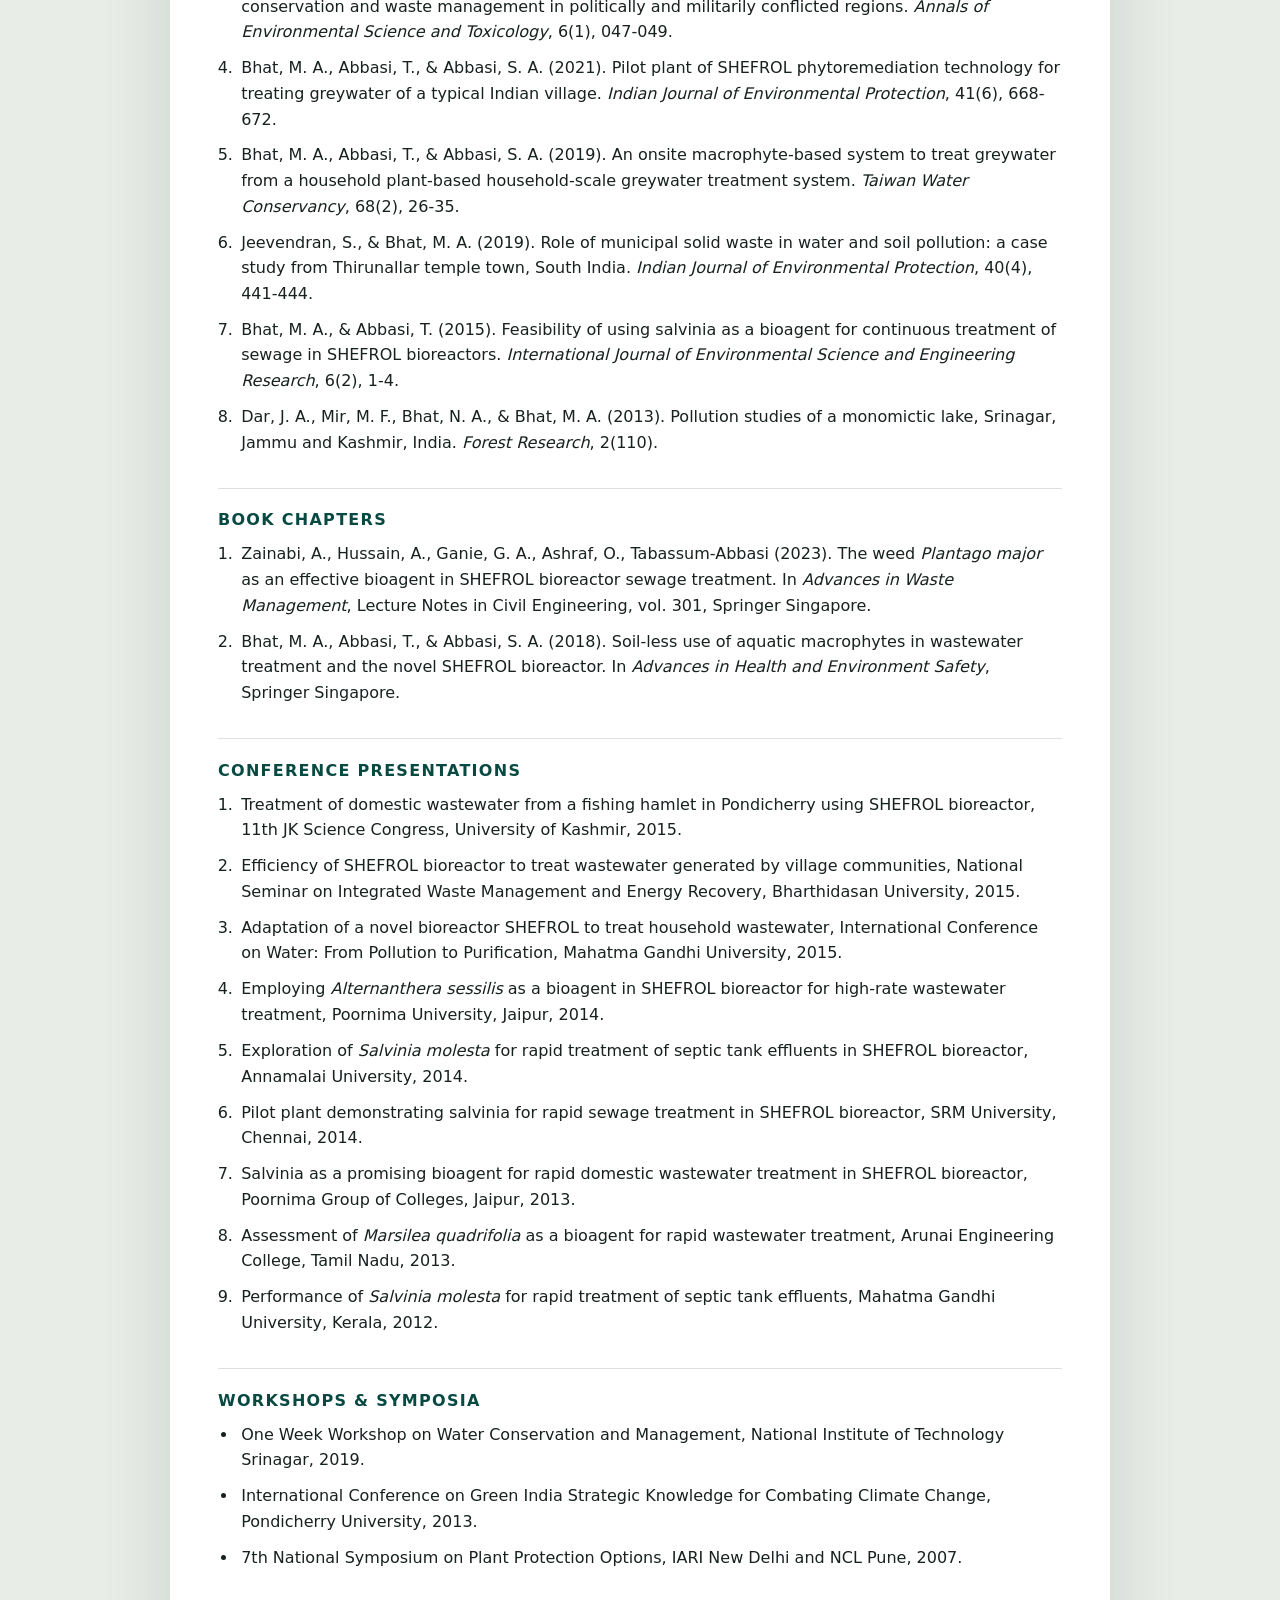
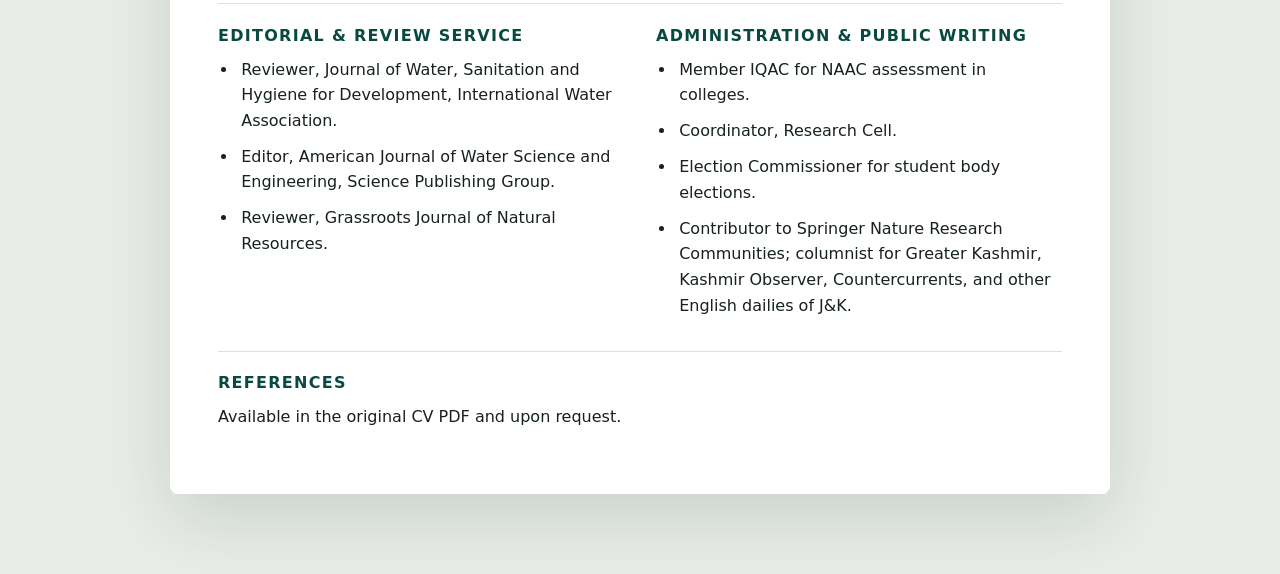
==== commit 0cd00899: "Update environmental technology profile" ====
--- a/cv.html
+++ b/cv.html
@@ -20,6 +20,7 @@
         <div class="nav-links">
           <a href="index.html#research">Research</a>
           <a href="index.html#teaching">Teaching</a>
+          <a href="index.html#consultancy">Consultancy</a>
           <a href="index.html#publications">Publications</a>
           <a href="index.html#service">Service</a>
           <a href="cv.html" class="current-page">CV</a>
@@ -53,11 +54,11 @@
           </div>
           <div>
             <span class="cv-label">Expertise</span>
-            <p>Waste management, wastewater treatment, phytoremediation, environmental science communication.</p>
+            <p>Waste management, wastewater treatment, phytoremediation, environmental technology communication.</p>
           </div>
           <div>
             <span class="cv-label">Profile</span>
-            <p>Assistant Professor and researcher with more than seven years of teaching experience, 8 scientific papers, 2 book chapters, 3 supervised M.Tech. theses, and an R&amp;D project supported by DST, J&amp;K.</p>
+            <p>Assistant Professor and researcher with more than seven years of teaching experience, 8 research papers, 2 book chapters, 3 supervised M.Tech. theses, and an R&amp;D project supported by DST, J&amp;K.</p>
           </div>
         </section>
 
@@ -78,6 +79,13 @@
             <li>Best Research Paper Award at IWMER, Bharthidasan University, India, 2015.</li>
             <li>Awarded Maulana Azad National Fellowship for M.Phil. and Ph.D. courses, Government of India, 2010.</li>
             <li>Received an innovation grant of INR 1.5 lakh from DST, J&amp;K.</li>
+          </ul>
+        </section>
+
+        <section class="cv-section">
+          <h2>Consultancy Projects</h2>
+          <ul>
+            <li>Design and development of artificial wetland for wastewater treatment on the banks of Wular Lake, Kashmir. Funded by JKST&amp;IC, DST, Government of Jammu &amp; Kashmir.</li>
           </ul>
         </section>
 
@@ -142,7 +150,7 @@
               <li>Member IQAC for NAAC assessment in colleges.</li>
               <li>Coordinator, Research Cell.</li>
               <li>Election Commissioner for student body elections.</li>
-              <li>Columnist for Greater Kashmir, Kashmir Observer, Countercurrents, and other English dailies of J&amp;K.</li>
+              <li>Contributor to Springer Nature Research Communities; columnist for Greater Kashmir, Kashmir Observer, Countercurrents, and other English dailies of J&amp;K.</li>
             </ul>
           </div>
         </section>
--- a/styles.css
+++ b/styles.css
@@ -273,6 +273,40 @@
   margin-bottom: 0.8rem;
 }
 
+.consultancy-section {
+  padding-top: 4rem;
+}
+
+.project-feature {
+  background: #fff;
+  border: 1px solid var(--line);
+  border-left: 4px solid var(--teal);
+  border-radius: var(--radius);
+  padding: 1.5rem;
+}
+
+.project-feature span {
+  color: var(--clay);
+  display: inline-block;
+  font-size: 0.82rem;
+  font-weight: 800;
+  letter-spacing: 0.06em;
+  margin-bottom: 0.85rem;
+  text-transform: uppercase;
+}
+
+.project-feature h3 {
+  font-family: Georgia, "Times New Roman", serif;
+  font-size: clamp(1.45rem, 2.6vw, 2.4rem);
+  max-width: 900px;
+}
+
+.project-feature p {
+  color: #344540;
+  margin-bottom: 0;
+  max-width: 820px;
+}
+
 .metrics {
   border-bottom: 1px solid var(--line);
   border-top: 1px solid var(--line);
